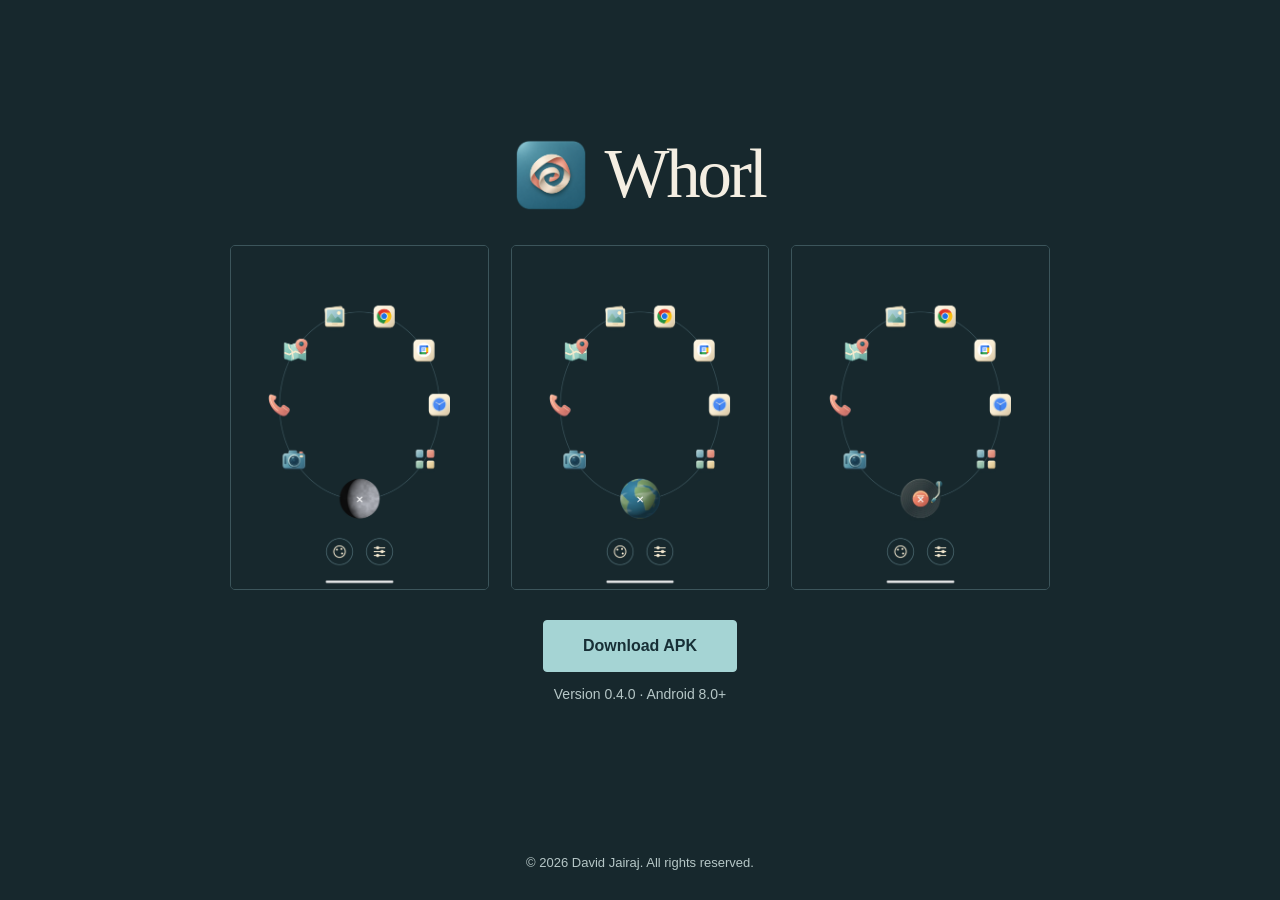
==== docs/index.html @ 1bf3de79 "Publish Whorl 0.4.0 download page" ====
<!doctype html>
<html lang="en">
<head>
  <meta charset="utf-8">
  <meta name="viewport" content="width=device-width, initial-scale=1">
  <meta name="robots" content="noindex, nofollow">
  <meta name="description" content="Whorl for Android. Download the testing build.">
  <meta name="theme-color" content="#17282d">
  <title>Whorl</title>
  <link rel="icon" href="./logo.png" type="image/png">
  <link rel="stylesheet" href="./style.css">
</head>
<body>
  <main class="page">
    <h1><img class="brand-icon" src="./logo.png" width="72" height="72" alt="">Whorl</h1>
    <div class="gallery" aria-label="App screenshots">
      <figure><a href="./assets/screen-1.png" aria-label="View first app screenshot"><img src="./assets/screen-1.png" width="1080" height="2400" alt="Whorl shortcut ring on Android."></a></figure>
      <figure><a href="./assets/screen-2.png" aria-label="View second app screenshot"><img src="./assets/screen-2.png" width="1080" height="2400" alt="Whorl with an alternative button style."></a></figure>
      <figure><a href="./assets/screen-3.png" aria-label="View third app screenshot"><img src="./assets/screen-3.png" width="1080" height="2400" alt="Whorl with another button style."></a></figure>
    </div>
    <div class="download">
      <a class="button" href="https://github.com/davidjairaj/whorl/releases/download/v0.4.0/whorl-0.4.0.apk" download>Download APK</a>
      <p class="metadata">Version 0.4.0 · Android 8.0+</p>
    </div>
  </main>
  <footer><span>© 2026 David Jairaj. All rights reserved.</span></footer>
</body>
</html>
---- docs/style.css ----
:root{color-scheme:dark;--paper:#17282d;--ink:#f4eee2;--muted:#b6c7c7;--line:#3c555b;--accent:#a5d4d4;font:100%/1.5 -apple-system,BlinkMacSystemFont,"Segoe UI",sans-serif}
*{box-sizing:border-box}
body{margin:0;min-height:100svh;display:flex;flex-direction:column;background:var(--paper);color:var(--ink)}
.page{width:min(100%,980px);margin:auto;padding:42px 32px 28px;text-align:center}
h1{display:flex;align-items:center;justify-content:center;gap:17px;margin:0 0 32px;font:400 clamp(2.8rem,6vw,4.3rem)/1.1 Georgia,"Times New Roman",serif;letter-spacing:-.045em}
.brand-icon{display:block;width:1.05em;height:1.05em;object-fit:contain}
.gallery{display:grid;grid-template-columns:repeat(3,minmax(0,1fr));gap:22px;max-width:820px;margin:0 auto}
figure{margin:0;aspect-ratio:3/4;overflow:hidden;border:1px solid var(--line);border-radius:5px;background:#20353b}
figure a{display:block;width:100%;height:100%}
figure a:focus-visible{outline:3px solid #f0c599;outline-offset:-4px}
figure img{display:block;width:100%;height:100%;object-fit:cover;object-position:bottom}
.download{margin-top:30px}
.button{appearance:none;display:inline-flex;align-items:center;justify-content:center;min-width:194px;min-height:52px;padding:13px 27px;border:1px solid var(--accent);border-radius:4px;background:var(--accent);color:#172f36;font:600 1rem/1.4 -apple-system,BlinkMacSystemFont,"Segoe UI",sans-serif;text-decoration:none;cursor:pointer}
.button:hover{background:#c2e6e4;border-color:#c2e6e4}
.button:focus-visible{outline:3px solid #f0c599;outline-offset:5px}
.metadata{margin:12px 0 0;font-size:.875rem;color:var(--muted)}
footer{display:flex;align-items:center;justify-content:center;flex-wrap:wrap;gap:8px 22px;text-align:center;padding:24px 24px 28px;color:var(--muted);font-size:.8125rem}
@media(max-width:600px){.page{padding:34px 20px 20px}.gallery{gap:10px}h1{margin-bottom:24px;gap:12px}figure{aspect-ratio:3/5}.download{margin-top:28px}footer{padding-bottom:24px}}
@media(max-width:380px){.gallery{grid-template-columns:repeat(2,minmax(0,1fr));gap:12px}.gallery figure:last-child{grid-column:1/-1;width:calc(50% - 6px);justify-self:center}figure{aspect-ratio:3/4}}
@media(prefers-reduced-motion:reduce){*{scroll-behavior:auto}}
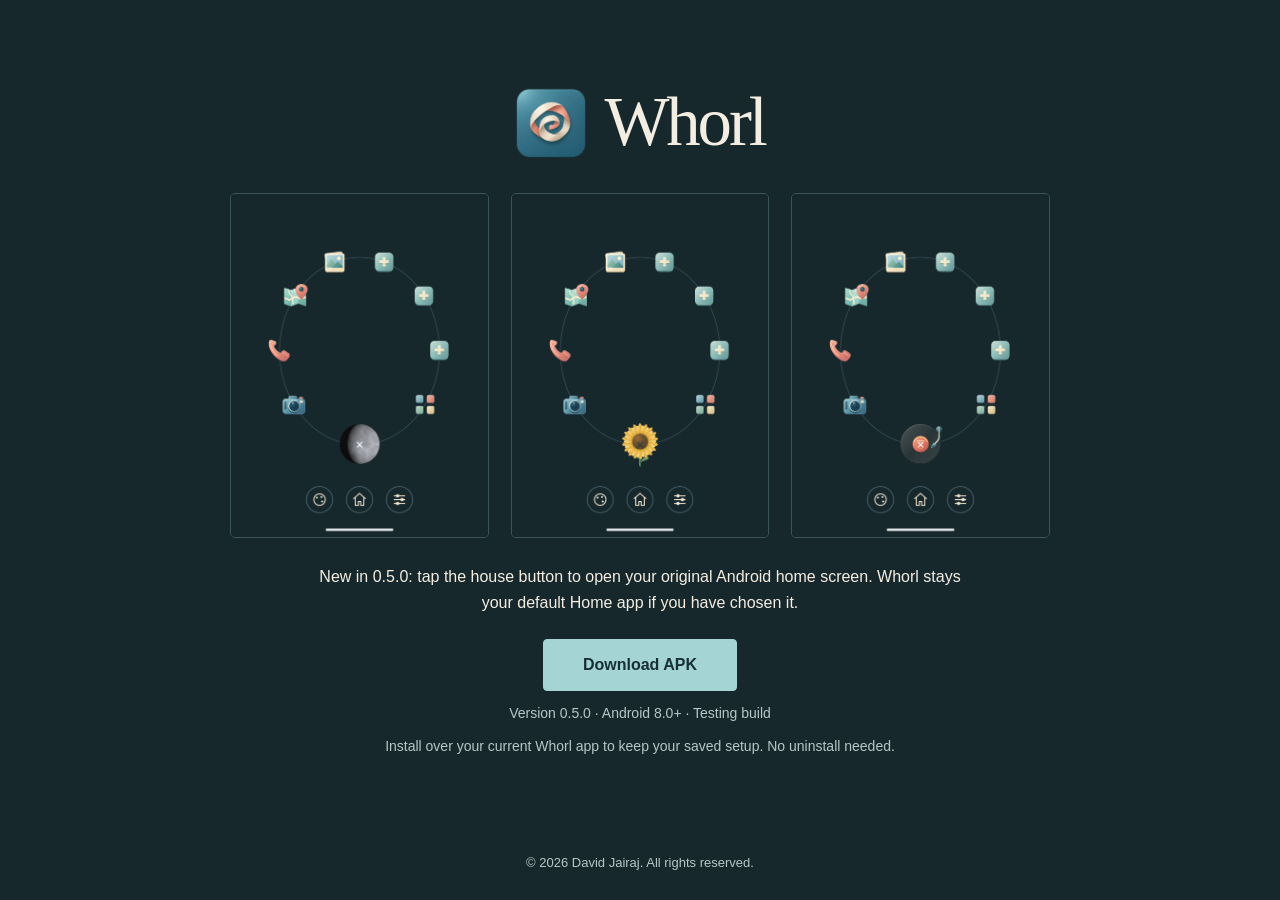
==== commit 9f8d87cf: "Publish Whorl 0.5.0 with Phone home button" ====
--- a/docs/index.html
+++ b/docs/index.html
@@ -8,19 +8,21 @@
   <meta name="theme-color" content="#17282d">
   <title>Whorl</title>
   <link rel="icon" href="./logo.png" type="image/png">
-  <link rel="stylesheet" href="./style.css">
+  <link rel="stylesheet" href="./style.css?v=0.5.0">
 </head>
 <body>
   <main class="page">
     <h1><img class="brand-icon" src="./logo.png" width="72" height="72" alt="">Whorl</h1>
     <div class="gallery" aria-label="App screenshots">
-      <figure><a href="./assets/screen-1.png" aria-label="View first app screenshot"><img src="./assets/screen-1.png" width="1080" height="2400" alt="Whorl shortcut ring on Android."></a></figure>
-      <figure><a href="./assets/screen-2.png" aria-label="View second app screenshot"><img src="./assets/screen-2.png" width="1080" height="2400" alt="Whorl with an alternative button style."></a></figure>
-      <figure><a href="./assets/screen-3.png" aria-label="View third app screenshot"><img src="./assets/screen-3.png" width="1080" height="2400" alt="Whorl with another button style."></a></figure>
+      <figure><a href="./assets/home-moon.png" aria-label="View first app screenshot"><img src="./assets/home-moon.png" width="1080" height="2400" alt="Whorl with the Moon button and the Phone home control."></a></figure>
+      <figure><a href="./assets/home-sunflower.png" aria-label="View second app screenshot"><img src="./assets/home-sunflower.png" width="1080" height="2400" alt="Whorl with the Sunflower button and the Phone home control."></a></figure>
+      <figure><a href="./assets/home-vinyl.png" aria-label="View third app screenshot"><img src="./assets/home-vinyl.png" width="1080" height="2400" alt="Whorl with the Vinyl button and the Phone home control."></a></figure>
     </div>
+    <p class="update-note">New in 0.5.0: tap the house button to open your original Android home screen. Whorl stays your default Home app if you have chosen it.</p>
     <div class="download">
-      <a class="button" href="https://github.com/davidjairaj/whorl/releases/download/v0.4.0/whorl-0.4.0.apk" download>Download APK</a>
-      <p class="metadata">Version 0.4.0 · Android 8.0+</p>
+      <a class="button" href="https://github.com/davidjairaj/whorl/releases/download/v0.5.0/whorl-0.5.0.apk" download>Download APK</a>
+      <p class="metadata">Version 0.5.0 · Android 8.0+ · Testing build</p>
+      <p class="install-note">Install over your current Whorl app to keep your saved setup. No uninstall needed.</p>
     </div>
   </main>
   <footer><span>© 2026 David Jairaj. All rights reserved.</span></footer>
--- a/docs/style.css
+++ b/docs/style.css
@@ -9,7 +9,9 @@
 figure a{display:block;width:100%;height:100%}
 figure a:focus-visible{outline:3px solid #f0c599;outline-offset:-4px}
 figure img{display:block;width:100%;height:100%;object-fit:cover;object-position:bottom}
-.download{margin-top:30px}
+.update-note{max-width:42rem;margin:26px auto 0;font-size:1rem;line-height:1.6}
+.install-note{max-width:32rem;margin:12px auto 0;font-size:.875rem;color:var(--muted)}
+.download{margin-top:24px}
 .button{appearance:none;display:inline-flex;align-items:center;justify-content:center;min-width:194px;min-height:52px;padding:13px 27px;border:1px solid var(--accent);border-radius:4px;background:var(--accent);color:#172f36;font:600 1rem/1.4 -apple-system,BlinkMacSystemFont,"Segoe UI",sans-serif;text-decoration:none;cursor:pointer}
 .button:hover{background:#c2e6e4;border-color:#c2e6e4}
 .button:focus-visible{outline:3px solid #f0c599;outline-offset:5px}
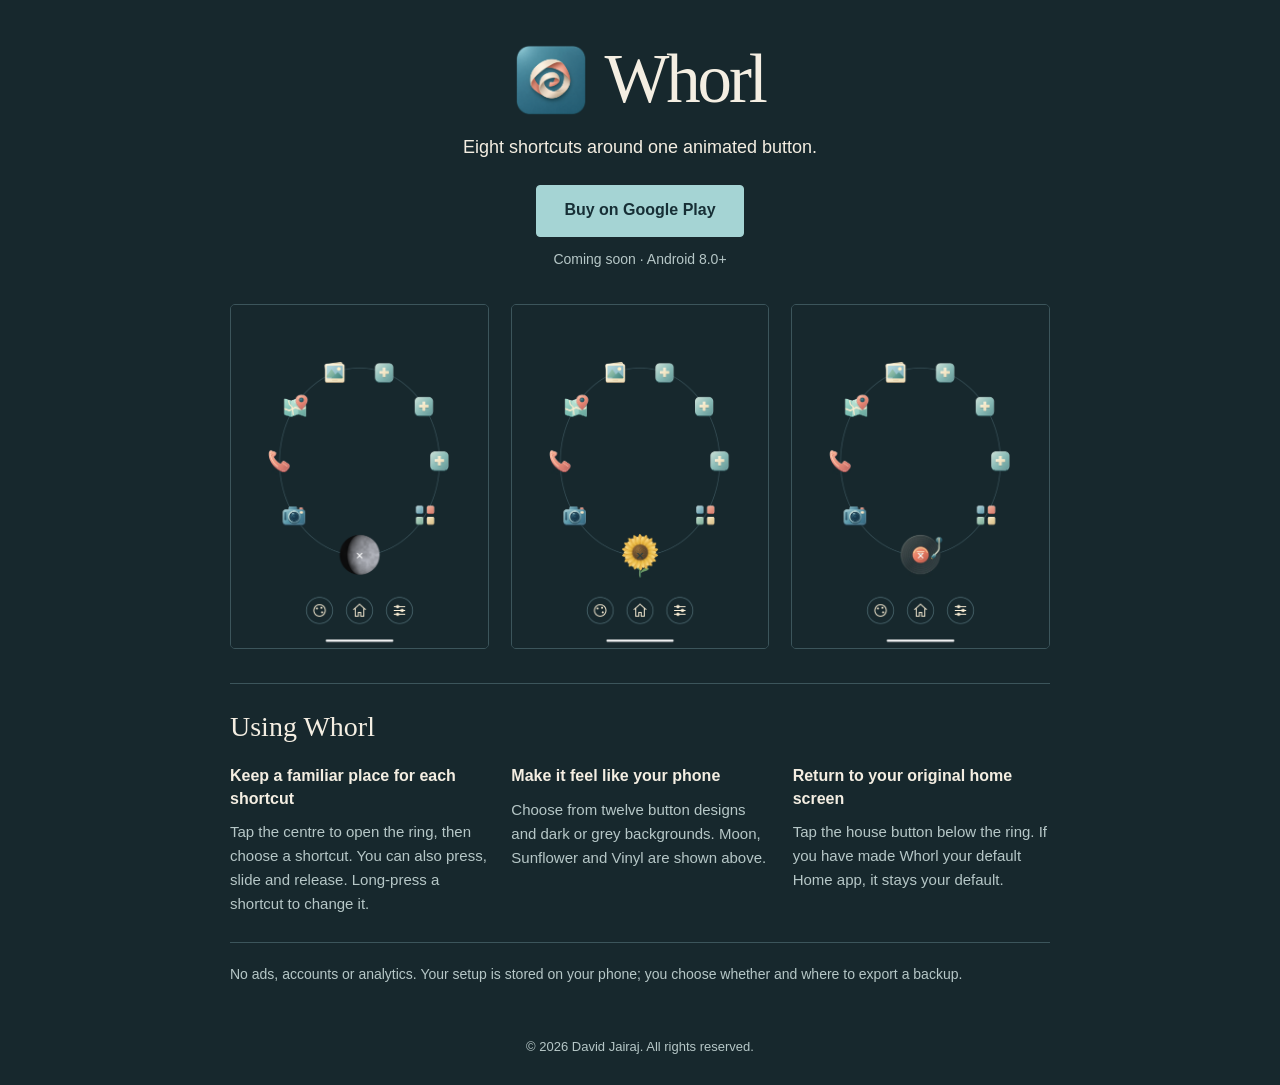
==== commit 7325f094: "Replace testing downloads with Google Play preview" ====
--- a/docs/index.html
+++ b/docs/index.html
@@ -4,26 +4,34 @@
   <meta charset="utf-8">
   <meta name="viewport" content="width=device-width, initial-scale=1">
   <meta name="robots" content="noindex, nofollow">
-  <meta name="description" content="Whorl for Android. Download the testing build.">
+  <meta name="description" content="Whorl for Android. Eight shortcuts around one animated button.">
   <meta name="theme-color" content="#17282d">
   <title>Whorl</title>
   <link rel="icon" href="./logo.png" type="image/png">
-  <link rel="stylesheet" href="./style.css?v=0.5.0">
+  <link rel="stylesheet" href="./style.css?v=0.5.0-store">
 </head>
 <body>
   <main class="page">
     <h1><img class="brand-icon" src="./logo.png" width="72" height="72" alt="">Whorl</h1>
+    <p class="intro">Eight shortcuts around one animated button.</p>
+    <div class="purchase">
+      <button class="button" type="button" disabled aria-describedby="store-status">Buy on Google Play</button>
+      <p class="metadata" id="store-status">Coming soon · Android 8.0+</p>
+    </div>
     <div class="gallery" aria-label="App screenshots">
       <figure><a href="./assets/home-moon.png" aria-label="View first app screenshot"><img src="./assets/home-moon.png" width="1080" height="2400" alt="Whorl with the Moon button and the Phone home control."></a></figure>
       <figure><a href="./assets/home-sunflower.png" aria-label="View second app screenshot"><img src="./assets/home-sunflower.png" width="1080" height="2400" alt="Whorl with the Sunflower button and the Phone home control."></a></figure>
       <figure><a href="./assets/home-vinyl.png" aria-label="View third app screenshot"><img src="./assets/home-vinyl.png" width="1080" height="2400" alt="Whorl with the Vinyl button and the Phone home control."></a></figure>
     </div>
-    <p class="update-note">New in 0.5.0: tap the house button to open your original Android home screen. Whorl stays your default Home app if you have chosen it.</p>
-    <div class="download">
-      <a class="button" href="https://github.com/davidjairaj/whorl/releases/download/v0.5.0/whorl-0.5.0.apk" download>Download APK</a>
-      <p class="metadata">Version 0.5.0 · Android 8.0+ · Testing build</p>
-      <p class="install-note">Install over your current Whorl app to keep your saved setup. No uninstall needed.</p>
-    </div>
+    <section class="notes" aria-labelledby="notes-title">
+      <h2 id="notes-title">Using Whorl</h2>
+      <dl>
+        <div><dt>Keep a familiar place for each shortcut</dt><dd>Tap the centre to open the ring, then choose a shortcut. You can also press, slide and release. Long-press a shortcut to change it.</dd></div>
+        <div><dt>Make it feel like your phone</dt><dd>Choose from twelve button designs and dark or grey backgrounds. Moon, Sunflower and Vinyl are shown above.</dd></div>
+        <div><dt>Return to your original home screen</dt><dd>Tap the house button below the ring. If you have made Whorl your default Home app, it stays your default.</dd></div>
+      </dl>
+      <p class="privacy-note">No ads, accounts or analytics. Your setup is stored on your phone; you choose whether and where to export a backup.</p>
+    </section>
   </main>
   <footer><span>© 2026 David Jairaj. All rights reserved.</span></footer>
 </body>
--- a/docs/style.css
+++ b/docs/style.css
@@ -2,21 +2,26 @@
 *{box-sizing:border-box}
 body{margin:0;min-height:100svh;display:flex;flex-direction:column;background:var(--paper);color:var(--ink)}
 .page{width:min(100%,980px);margin:auto;padding:42px 32px 28px;text-align:center}
-h1{display:flex;align-items:center;justify-content:center;gap:17px;margin:0 0 32px;font:400 clamp(2.8rem,6vw,4.3rem)/1.1 Georgia,"Times New Roman",serif;letter-spacing:-.045em}
+h1{display:flex;align-items:center;justify-content:center;gap:17px;margin:0 0 16px;font:400 clamp(2.8rem,6vw,4.3rem)/1.1 Georgia,"Times New Roman",serif;letter-spacing:-.045em}
 .brand-icon{display:block;width:1.05em;height:1.05em;object-fit:contain}
 .gallery{display:grid;grid-template-columns:repeat(3,minmax(0,1fr));gap:22px;max-width:820px;margin:0 auto}
 figure{margin:0;aspect-ratio:3/4;overflow:hidden;border:1px solid var(--line);border-radius:5px;background:#20353b}
 figure a{display:block;width:100%;height:100%}
 figure a:focus-visible{outline:3px solid #f0c599;outline-offset:-4px}
 figure img{display:block;width:100%;height:100%;object-fit:cover;object-position:bottom}
-.update-note{max-width:42rem;margin:26px auto 0;font-size:1rem;line-height:1.6}
-.install-note{max-width:32rem;margin:12px auto 0;font-size:.875rem;color:var(--muted)}
-.download{margin-top:24px}
-.button{appearance:none;display:inline-flex;align-items:center;justify-content:center;min-width:194px;min-height:52px;padding:13px 27px;border:1px solid var(--accent);border-radius:4px;background:var(--accent);color:#172f36;font:600 1rem/1.4 -apple-system,BlinkMacSystemFont,"Segoe UI",sans-serif;text-decoration:none;cursor:pointer}
-.button:hover{background:#c2e6e4;border-color:#c2e6e4}
+.intro{margin:0 auto;max-width:32rem;font-size:1.125rem}
+.purchase{margin:24px 0 34px}
+.notes{max-width:820px;margin:34px auto 0;border-top:1px solid var(--line);padding-top:26px;text-align:left}
+h2{margin:0 0 22px;font:400 1.75rem/1.2 Georgia,"Times New Roman",serif}
+dl{display:grid;grid-template-columns:repeat(3,minmax(0,1fr));gap:24px;margin:0}
+dt{font-weight:600;line-height:1.4}
+dd{margin:10px 0 0;color:var(--muted);font-size:.9375rem;line-height:1.6}
+.privacy-note{margin:26px 0 0;padding-top:20px;border-top:1px solid var(--line);color:var(--muted);font-size:.875rem;line-height:1.6}
+.button{appearance:none;display:inline-flex;align-items:center;justify-content:center;min-width:194px;min-height:52px;padding:13px 27px;border:1px solid var(--accent);border-radius:4px;background:var(--accent);color:#172f36;font:600 1rem/1.4 -apple-system,BlinkMacSystemFont,"Segoe UI",sans-serif;text-decoration:none;cursor:default}
+.button:disabled{opacity:1}
 .button:focus-visible{outline:3px solid #f0c599;outline-offset:5px}
 .metadata{margin:12px 0 0;font-size:.875rem;color:var(--muted)}
 footer{display:flex;align-items:center;justify-content:center;flex-wrap:wrap;gap:8px 22px;text-align:center;padding:24px 24px 28px;color:var(--muted);font-size:.8125rem}
-@media(max-width:600px){.page{padding:34px 20px 20px}.gallery{gap:10px}h1{margin-bottom:24px;gap:12px}figure{aspect-ratio:3/5}.download{margin-top:28px}footer{padding-bottom:24px}}
+@media(max-width:600px){.page{padding:34px 20px 20px}.gallery{gap:10px}h1{margin-bottom:24px;gap:12px}figure{aspect-ratio:3/5}dl{grid-template-columns:1fr;gap:22px}.purchase{margin:24px 0 28px}footer{padding-bottom:24px}}
 @media(max-width:380px){.gallery{grid-template-columns:repeat(2,minmax(0,1fr));gap:12px}.gallery figure:last-child{grid-column:1/-1;width:calc(50% - 6px);justify-self:center}figure{aspect-ratio:3/4}}
 @media(prefers-reduced-motion:reduce){*{scroll-behavior:auto}}
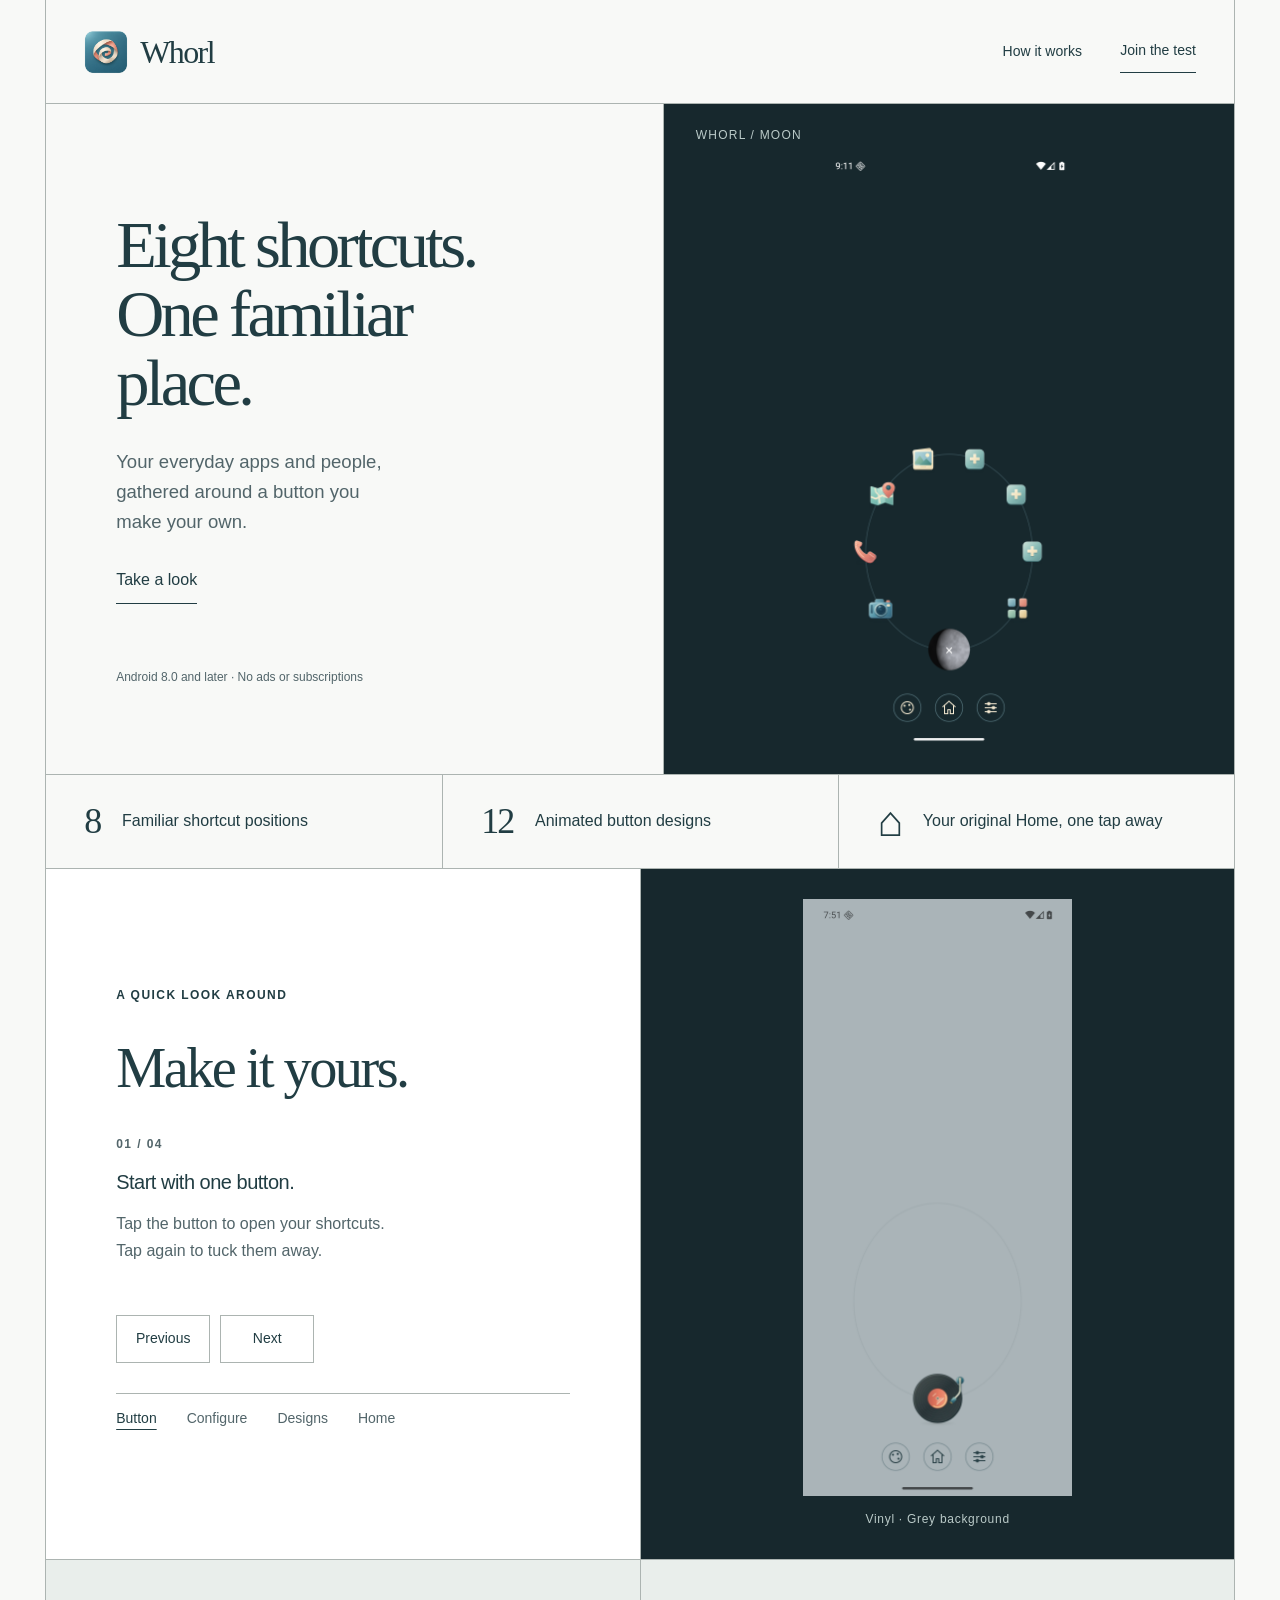
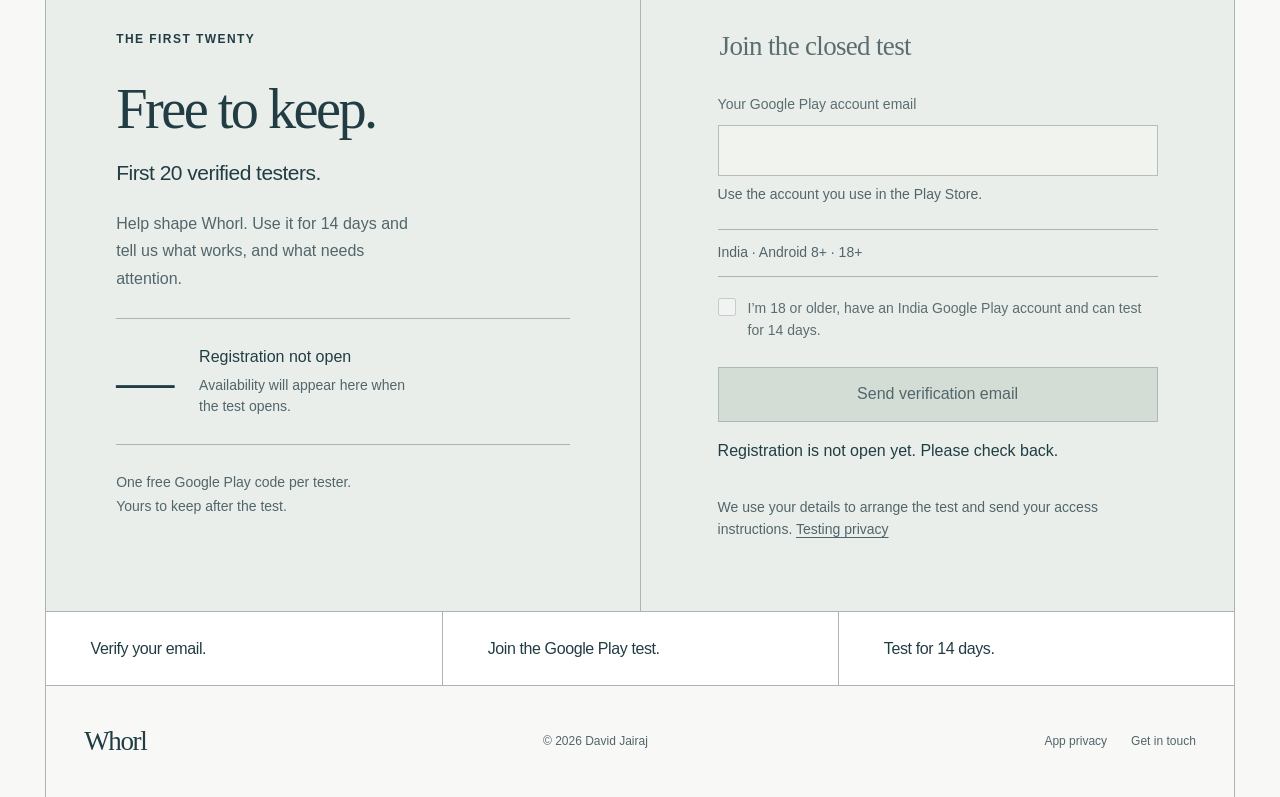
==== commit 4fb1c93d: "Redesign Whorl page and prepare closed-test signup" ====
--- a/docs/index.html
+++ b/docs/index.html
@@ -3,36 +3,104 @@
 <head>
   <meta charset="utf-8">
   <meta name="viewport" content="width=device-width, initial-scale=1">
-  <meta name="robots" content="noindex, nofollow">
-  <meta name="description" content="Whorl for Android. Eight shortcuts around one animated button.">
-  <meta name="theme-color" content="#17282d">
-  <title>Whorl</title>
+  <meta name="description" content="Whorl for Android. Eight shortcuts around one animated button. Join the first twenty testers for a free copy to keep.">
+  <meta name="theme-color" content="#f8f9f7">
+  <title>Whorl — A familiar place for everyday things</title>
   <link rel="icon" href="./logo.png" type="image/png">
-  <link rel="stylesheet" href="./style.css?v=0.5.0-store">
+  <link rel="stylesheet" href="./style.css?v=1">
+  <script src="./app.js?v=1" defer></script>
 </head>
-<body>
-  <main class="page">
-    <h1><img class="brand-icon" src="./logo.png" width="72" height="72" alt="">Whorl</h1>
-    <p class="intro">Eight shortcuts around one animated button.</p>
-    <div class="purchase">
-      <button class="button" type="button" disabled aria-describedby="store-status">Buy on Google Play</button>
-      <p class="metadata" id="store-status">Coming soon · Android 8.0+</p>
-    </div>
-    <div class="gallery" aria-label="App screenshots">
-      <figure><a href="./assets/home-moon.png" aria-label="View first app screenshot"><img src="./assets/home-moon.png" width="1080" height="2400" alt="Whorl with the Moon button and the Phone home control."></a></figure>
-      <figure><a href="./assets/home-sunflower.png" aria-label="View second app screenshot"><img src="./assets/home-sunflower.png" width="1080" height="2400" alt="Whorl with the Sunflower button and the Phone home control."></a></figure>
-      <figure><a href="./assets/home-vinyl.png" aria-label="View third app screenshot"><img src="./assets/home-vinyl.png" width="1080" height="2400" alt="Whorl with the Vinyl button and the Phone home control."></a></figure>
-    </div>
-    <section class="notes" aria-labelledby="notes-title">
-      <h2 id="notes-title">Using Whorl</h2>
-      <dl>
-        <div><dt>Keep a familiar place for each shortcut</dt><dd>Tap the centre to open the ring, then choose a shortcut. You can also press, slide and release. Long-press a shortcut to change it.</dd></div>
-        <div><dt>Make it feel like your phone</dt><dd>Choose from twelve button designs and dark or grey backgrounds. Moon, Sunflower and Vinyl are shown above.</dd></div>
-        <div><dt>Return to your original home screen</dt><dd>Tap the house button below the ring. If you have made Whorl your default Home app, it stays your default.</dd></div>
-      </dl>
-      <p class="privacy-note">No ads, accounts or analytics. Your setup is stored on your phone; you choose whether and where to export a backup.</p>
-    </section>
-  </main>
-  <footer><span>© 2026 David Jairaj. All rights reserved.</span></footer>
+<body class="robotics">
+  <a class="skip-link" href="#main">Skip to content</a>
+  <div class="page"><div class="shell">
+    <header class="page-header">
+      <a class="brand" href="./" aria-label="Whorl home"><img src="./logo.png" alt="" width="48" height="48"><span>Whorl</span></a>
+      <nav aria-label="Main navigation"><a href="#how-it-works">How it works</a><a href="#join">Join the test</a></nav>
+    </header>
+    <main id="main">
+      <section class="section split hero" aria-labelledby="hero-title">
+        <div class="copy hero-copy">
+          <h1 id="hero-title">Eight shortcuts.<br>One familiar place.</h1>
+          <p class="intro">Your everyday apps and people, gathered around a button you make your own.</p>
+          <a class="text-link" href="#how-it-works">Take a look</a>
+          <p class="small hero-note">Android 8.0 and later · No ads or subscriptions</p>
+        </div>
+        <div class="media hero-media">
+          <div class="media-label"><span>Whorl / Moon</span></div>
+          <img class="hero-screen" src="./assets/home-moon.png" alt="Whorl’s Moon button, eight shortcut positions and the house button below the ring." width="1080" height="2400" fetchpriority="high">
+        </div>
+      </section>
+      <section class="section facts" aria-label="Whorl at a glance">
+        <p><span class="fact-number">8</span><span>Familiar shortcut positions</span></p>
+        <p><span class="fact-number">12</span><span>Animated button designs</span></p>
+        <p><span class="fact-symbol" aria-hidden="true">⌂</span><span>Your original Home, one tap away</span></p>
+      </section>
+      <section class="section split walkthrough" id="how-it-works" aria-labelledby="walkthrough-title">
+        <div class="copy walkthrough-copy">
+          <p class="eyebrow">A quick look around</p>
+          <h2 id="walkthrough-title">Make it yours.</h2>
+          <div class="slide-copy" aria-live="polite" aria-atomic="true">
+            <p class="step-label" id="slide-position">01 / 04</p>
+            <h3 id="slide-title">Start with one button.</h3>
+            <p id="slide-description">Tap the button to open your shortcuts. Tap again to tuck them away.</p>
+          </div>
+          <div class="slide-controls" aria-label="Slideshow controls">
+            <button type="button" id="previous-slide" aria-label="Previous slide" disabled>Previous</button>
+            <button type="button" id="next-slide" aria-label="Next slide" disabled>Next</button>
+          </div>
+          <div class="slide-tabs" aria-label="Choose a slide">
+            <button type="button" data-slide="0" aria-pressed="true" disabled>Button</button>
+            <button type="button" data-slide="1" aria-pressed="false" disabled>Configure</button>
+            <button type="button" data-slide="2" aria-pressed="false" disabled>Designs</button>
+            <button type="button" data-slide="3" aria-pressed="false" disabled>Home</button>
+          </div>
+          <noscript><p class="small">The first screenshot is shown. Enable JavaScript to browse the walkthrough and check testing availability.</p></noscript>
+        </div>
+        <figure class="media walkthrough-media" aria-labelledby="slide-title">
+          <div class="screen-wrap"><img id="slide-image" src="./assets/tutorial/closed-vinyl.png" alt="Whorl with a Vinyl button, closed shortcut ring and grey background." width="1080" height="2400" loading="lazy"><span id="screen-callout" class="screen-callout" hidden aria-hidden="true"></span></div>
+          <figcaption id="slide-caption">Vinyl · Grey background</figcaption>
+        </figure>
+      </section>
+      <section class="section split signup" id="join" aria-labelledby="signup-title">
+        <div class="copy signup-copy">
+          <p class="eyebrow">The first twenty</p>
+          <h2 id="signup-title">Free to keep.</h2>
+          <p class="signup-intro">First 20 verified testers.</p>
+          <p>Help shape Whorl. Use it for 14 days and tell us what works, and what needs attention.</p>
+          <div class="availability" role="status" aria-live="polite" aria-atomic="true">
+            <strong id="remaining-count">—</strong>
+            <div><span id="availability-label">Checking availability</span><p id="availability-note">A place is confirmed after you verify your email.</p></div>
+          </div>
+          <p class="small">One free Google Play code per tester. Yours to keep after the test.</p>
+        </div>
+        <div class="signup-form-cell">
+          <form id="signup-form">
+            <fieldset id="signup-fields" disabled>
+              <legend>Join the closed test</legend>
+              <label for="signup-email">Your Google Play account email</label>
+              <input id="signup-email" name="email" type="email" autocomplete="email" inputmode="email" maxlength="254" required aria-describedby="email-help">
+              <p id="email-help" class="field-help">Use the account you use in the Play Store.</p>
+              <p class="eligibility">India · Android 8+ · 18+</p>
+              <label class="check-label" for="signup-adult"><input id="signup-adult" name="adult" type="checkbox" required><span>I’m 18 or older, have an India Google Play account and can test for 14 days.</span></label>
+              <div class="quiet-field" aria-hidden="true"><label for="signup-website">Leave this field empty</label><input id="signup-website" name="website" type="text" tabindex="-1" autocomplete="off"></div>
+              <button class="button" id="signup-submit" type="submit" disabled>Send verification email</button>
+            </fieldset>
+            <p class="form-message" id="signup-message" role="status" aria-live="polite">Registration is not open yet. Please check back.</p>
+            <p class="small privacy-note">We use your details to arrange the test and send your access instructions. <a href="./testing-privacy.html">Testing privacy</a></p>
+          </form>
+        </div>
+      </section>
+      <section class="section next-steps" aria-label="How to join the test">
+        <div><h3>Verify your email.</h3></div>
+        <div><h3>Join the Google Play test.</h3></div>
+        <div><h3>Test for 14 days.</h3></div>
+      </section>
+    </main>
+    <footer class="page-footer">
+      <a class="footer-brand" href="./">Whorl</a>
+      <p>© 2026 David Jairaj</p>
+      <div class="legal-links"><a href="./privacy.html">App privacy</a><a href="mailto:david.jairaj@gmail.com">Get in touch</a></div>
+    </footer>
+  </div></div>
 </body>
 </html>
--- a/docs/style.css
+++ b/docs/style.css
@@ -1,27 +1,42 @@
-:root{color-scheme:dark;--paper:#17282d;--ink:#f4eee2;--muted:#b6c7c7;--line:#3c555b;--accent:#a5d4d4;font:100%/1.5 -apple-system,BlinkMacSystemFont,"Segoe UI",sans-serif}
-*{box-sizing:border-box}
-body{margin:0;min-height:100svh;display:flex;flex-direction:column;background:var(--paper);color:var(--ink)}
-.page{width:min(100%,980px);margin:auto;padding:42px 32px 28px;text-align:center}
-h1{display:flex;align-items:center;justify-content:center;gap:17px;margin:0 0 16px;font:400 clamp(2.8rem,6vw,4.3rem)/1.1 Georgia,"Times New Roman",serif;letter-spacing:-.045em}
-.brand-icon{display:block;width:1.05em;height:1.05em;object-fit:contain}
-.gallery{display:grid;grid-template-columns:repeat(3,minmax(0,1fr));gap:22px;max-width:820px;margin:0 auto}
-figure{margin:0;aspect-ratio:3/4;overflow:hidden;border:1px solid var(--line);border-radius:5px;background:#20353b}
-figure a{display:block;width:100%;height:100%}
-figure a:focus-visible{outline:3px solid #f0c599;outline-offset:-4px}
-figure img{display:block;width:100%;height:100%;object-fit:cover;object-position:bottom}
-.intro{margin:0 auto;max-width:32rem;font-size:1.125rem}
-.purchase{margin:24px 0 34px}
-.notes{max-width:820px;margin:34px auto 0;border-top:1px solid var(--line);padding-top:26px;text-align:left}
-h2{margin:0 0 22px;font:400 1.75rem/1.2 Georgia,"Times New Roman",serif}
-dl{display:grid;grid-template-columns:repeat(3,minmax(0,1fr));gap:24px;margin:0}
-dt{font-weight:600;line-height:1.4}
-dd{margin:10px 0 0;color:var(--muted);font-size:.9375rem;line-height:1.6}
-.privacy-note{margin:26px 0 0;padding-top:20px;border-top:1px solid var(--line);color:var(--muted);font-size:.875rem;line-height:1.6}
-.button{appearance:none;display:inline-flex;align-items:center;justify-content:center;min-width:194px;min-height:52px;padding:13px 27px;border:1px solid var(--accent);border-radius:4px;background:var(--accent);color:#172f36;font:600 1rem/1.4 -apple-system,BlinkMacSystemFont,"Segoe UI",sans-serif;text-decoration:none;cursor:default}
-.button:disabled{opacity:1}
-.button:focus-visible{outline:3px solid #f0c599;outline-offset:5px}
-.metadata{margin:12px 0 0;font-size:.875rem;color:var(--muted)}
-footer{display:flex;align-items:center;justify-content:center;flex-wrap:wrap;gap:8px 22px;text-align:center;padding:24px 24px 28px;color:var(--muted);font-size:.8125rem}
-@media(max-width:600px){.page{padding:34px 20px 20px}.gallery{gap:10px}h1{margin-bottom:24px;gap:12px}figure{aspect-ratio:3/5}dl{grid-template-columns:1fr;gap:22px}.purchase{margin:24px 0 28px}footer{padding-bottom:24px}}
-@media(max-width:380px){.gallery{grid-template-columns:repeat(2,minmax(0,1fr));gap:12px}.gallery figure:last-child{grid-column:1/-1;width:calc(50% - 6px);justify-self:center}figure{aspect-ratio:3/4}}
-@media(prefers-reduced-motion:reduce){*{scroll-behavior:auto}}
+:root{color-scheme:light;--paper:#f7f5ef;--white:#fffefb;--ink:#213d43;--muted:#52656a;--line:#acb4b1;--sea:#17282d;--cream:#faeed5;--coral:#b85843;--gutter:clamp(16px,3.5vw,64px);font:100%/1.55 -apple-system,BlinkMacSystemFont,"Segoe UI",sans-serif}
+*{box-sizing:border-box}html{scroll-behavior:smooth;scroll-padding-top:24px}body{margin:0;background:var(--paper);color:var(--ink)}button,input,select{font:inherit}button,a,input,select{-webkit-tap-highlight-color:transparent}button{color:inherit}a{color:inherit;text-underline-offset:.2em}button{cursor:pointer}button:disabled{cursor:default}a:focus-visible,button:focus-visible,input:focus-visible,select:focus-visible{outline:3px solid var(--coral);outline-offset:5px}button:focus-visible{position:relative;z-index:2}.skip-link{position:absolute;top:8px;left:8px;z-index:10;background:var(--paper);padding:12px;transform:translateY(-160%)}.skip-link:focus{transform:none}.page{max-width:1680px;margin:auto}.shell{margin:0 var(--gutter);border-inline:1px solid var(--line)}.section{border-bottom:1px solid var(--line);position:relative;scroll-margin-top:24px}.page-header{display:flex;align-items:center;justify-content:space-between;gap:24px;min-height:104px;padding:20px clamp(22px,3vw,48px);border-bottom:1px solid var(--line)}.brand{display:inline-flex;align-items:center;gap:12px;text-decoration:none;font:400 32px/1 Georgia,"Times New Roman",serif;letter-spacing:-.05em}.brand img{display:block;width:44px;height:44px;object-fit:contain}.page-header nav{display:flex;align-items:center;gap:clamp(20px,3vw,48px);font-size:14px}.page-header nav a{text-decoration:none;padding:10px 0}.page-header nav a:last-child{border-bottom:1px solid var(--ink)}.page-header nav span{margin-left:16px}.split{display:grid;grid-template-columns:1fr 1fr}.split>:nth-child(2){border-left:1px solid var(--line)}.copy{min-width:0;padding:clamp(32px,5.5vw,88px);display:flex;flex-direction:column;align-items:flex-start;justify-content:center}.eyebrow,.step-label{font-size:11px;font-weight:600;letter-spacing:.12em;text-transform:uppercase}.eyebrow{margin:0 0 34px}.hero{grid-template-columns:1.08fr 1fr}.hero-copy{padding-top:64px;padding-bottom:45px}.hero h1{font:400 clamp(45px,5.2vw,80px)/1.04 Georgia,"Times New Roman",serif;letter-spacing:-.055em;margin:0 0 30px;max-width:11ch}.intro{font-size:clamp(17px,1.45vw,20px);line-height:1.6;max-width:28ch;margin:0 0 32px;color:var(--muted)}.text-link{display:inline-flex;justify-content:space-between;gap:56px;text-decoration:none;padding-bottom:10px;border-bottom:1px solid var(--ink);font-size:14px}.small{font-size:12px;line-height:1.6;color:var(--muted)}.hero-note{margin:64px 0 0}.hero-media{position:relative;display:flex;align-items:center;justify-content:center;flex-direction:column;background:var(--sea);color:var(--cream);min-width:0;padding:22px 32px}.media-label{display:flex;justify-content:space-between;width:100%;font-size:10px;letter-spacing:.1em;text-transform:uppercase;color:#bacac8}.hero-screen{width:clamp(220px,21vw,310px);max-width:100%;height:auto;display:block;margin:5px auto}.media-footnote{font-size:11px;color:#bacac8;margin:0 0 2px}.facts{display:grid;grid-template-columns:repeat(3,1fr)}.facts p{margin:0;padding:25px clamp(20px,3vw,48px);display:flex;align-items:center;gap:22px;line-height:1.4;font-size:12px}.facts p+p{border-left:1px solid var(--line)}.fact-number,.fact-symbol{font:400 36px/1 Georgia,"Times New Roman",serif;letter-spacing:-.06em}.fact-symbol{font:400 43px/1 sans-serif}.walkthrough{grid-template-columns:1fr 1fr;background:var(--white)}h2{font:400 clamp(40px,4.4vw,66px)/1.08 Georgia,"Times New Roman",serif;letter-spacing:-.045em;margin:0 0 36px}.slide-copy{min-height:156px;width:100%;max-width:33ch}.step-label{margin:0 0 15px;color:var(--muted)}h3{font-size:20px;font-weight:500;line-height:1.35;margin:0 0 14px;letter-spacing:-.025em}.slide-copy>p:last-child{font-size:15px;line-height:1.7;color:var(--muted);margin:0}.slide-controls{display:flex;margin:24px 0 30px;gap:10px}.slide-controls button{width:48px;min-height:48px;border:1px solid var(--line);background:transparent;font-size:22px}.slide-controls button:hover:not(:disabled){background:var(--paper)}.slide-tabs{display:flex;flex-wrap:wrap;gap:0;width:100%;border-top:1px solid var(--line)}.slide-tabs button{min-height:44px;padding:14px 12px 12px 0;margin-right:18px;text-align:left;border:0;background:transparent;font-size:11px;color:var(--muted)}.slide-tabs button[aria-pressed=true]{color:var(--ink);text-decoration:underline;text-underline-offset:6px}.walkthrough-media{margin:0;padding:30px;background:var(--sea);display:flex;flex-direction:column;align-items:center;justify-content:center;min-width:0}.walkthrough-media img{display:block;width:clamp(220px,21vw,285px);max-width:100%;height:auto;object-fit:contain}.walkthrough-media figcaption{color:#bacac8;font-size:10px;letter-spacing:.06em;margin-top:14px}.signup{background:#e9eeeb}.signup-copy{justify-content:flex-start}.signup-copy .eyebrow{margin-bottom:30px}.signup h2{margin-bottom:17px}.signup-intro{font-size:21px;margin:0 0 21px;letter-spacing:-.025em}.signup-copy>p:not(.eyebrow):not(.signup-intro){max-width:35ch;color:var(--muted);font-size:14px;line-height:1.7;margin:0}.signup-copy>p.small{font-size:12px!important}.availability{display:flex;gap:22px;align-items:center;width:100%;padding:26px 0;margin:26px 0;border-block:1px solid var(--line)}.availability strong{font:400 58px/1 Georgia,"Times New Roman",serif;min-width:1.05em;letter-spacing:-.06em}.availability span{font-size:14px}.availability p{margin:5px 0 0;font-size:11px;line-height:1.55;color:var(--muted);max-width:26ch}.signup-form-cell{padding:clamp(32px,5.5vw,88px);display:flex;align-items:center;min-width:0}form{width:100%;max-width:440px;margin:auto}fieldset{border:0;padding:0;margin:0;min-width:0}legend{font:400 27px/1.25 Georgia,"Times New Roman",serif;letter-spacing:-.025em;margin-bottom:30px}label{display:block;font-size:12px;margin:0 0 9px}input[type=email],select{display:block;width:100%;min-height:51px;border:1px solid #869894;border-radius:0;padding:12px;background:var(--white);color:var(--ink);font-size:16px}select{margin-bottom:22px}input:disabled,select:disabled{opacity:1;color:#5c6d70;background:#f1f3ee;border-color:#b3bfba}fieldset:disabled legend,fieldset:disabled label{color:#5c6d70}.field-help{font-size:11px;color:var(--muted);margin:8px 0 24px}.check-label{display:flex;align-items:flex-start;gap:12px;line-height:1.6;margin:25px 0}.check-label input{width:18px;height:18px;margin:1px 0 0;flex-shrink:0;accent-color:var(--ink)}.button{display:flex;align-items:center;justify-content:space-between;width:100%;min-height:54px;gap:16px;background:var(--ink);color:var(--cream);border:1px solid var(--ink);padding:14px 18px;text-align:left;font-size:13px;border-radius:0}.button:hover:not(:disabled){background:#30535a}.button:disabled{background:#d3ddd6;color:#52676a;border-color:#aabbb3}.form-message{font-size:12px;line-height:1.6;margin:16px 0 0;min-height:38px}.form-message[data-kind=error]{color:#8c3528}.privacy-note{margin:20px 0 0}.quiet-field{position:absolute;width:1px;height:1px;overflow:hidden;clip-path:inset(50%);white-space:nowrap}.next-steps{display:grid;grid-template-columns:repeat(3,1fr);background:var(--white)}.next-steps>div{padding:32px clamp(22px,3.5vw,56px)}.next-steps>div+div{border-left:1px solid var(--line)}.next-steps h3{font-size:17px;margin:17px 0 12px}.next-steps p{font-size:12px;line-height:1.7;color:var(--muted);margin:0;max-width:29ch}.page-footer{display:flex;align-items:center;justify-content:space-between;gap:24px;padding:34px clamp(22px,3vw,48px)}.footer-brand{font:400 27px Georgia,"Times New Roman",serif;letter-spacing:-.05em;text-decoration:none}.page-footer p,.legal-links{font-size:11px;color:var(--muted)}.legal-links{display:flex;gap:24px}.legal-links a{text-decoration:none}.legal-links a:hover{text-decoration:underline}
+@media(min-width:1440px){.hero-screen{width:310px}.hero-copy{padding-inline:80px}}
+@media(max-width:1023px){.copy,.signup-form-cell{padding:38px}.hero h1{font-size:54px}.hero-note{margin-top:40px}.facts p{gap:15px;padding:24px}.fact-number{font-size:30px}.hero-media,.walkthrough-media{padding:24px}.hero-screen,.walkthrough-media img{width:240px}.slide-tabs button{margin-right:12px}.page-header{min-height:90px}.next-steps>div{padding:28px 24px}}
+@media(max-width:700px){:root{--gutter:16px}.page-header{padding:17px 20px;min-height:82px;gap:16px}.brand{font-size:27px;gap:8px}.brand img{width:36px;height:36px}.page-header nav{font-size:11px;gap:19px}.page-header nav span{margin-left:8px}.page-header nav a:first-child{display:none}.split{grid-template-columns:1fr}.split>:nth-child(2){border-left:0;border-top:1px solid var(--line)}.copy,.signup-form-cell{padding:40px 26px}.hero-copy{padding-top:42px;padding-bottom:32px}.hero h1{font-size:clamp(43px,8.7vw,60px);max-width:13ch;margin-bottom:24px}.eyebrow{margin-bottom:27px;font-size:10px}.intro{font-size:17px;max-width:29ch;margin-bottom:26px}.hero-note{margin-top:34px;font-size:11px}.hero-media{padding:19px 25px}.hero-screen{width:230px}.media-footnote{margin-top:3px}.facts{grid-template-columns:1fr}.facts p{padding:18px 26px;font-size:12px}.facts p+p{border-left:0;border-top:1px solid var(--line)}.fact-number,.fact-symbol{min-width:41px;font-size:30px}.facts p:last-child{padding-block:16px}.fact-symbol{font-size:35px}.walkthrough-copy{padding-bottom:24px}h2{font-size:44px;margin-bottom:26px}.slide-copy{min-height:135px}.slide-controls{margin-top:21px;margin-bottom:24px}.slide-tabs button{padding-top:15px;padding-bottom:15px}.walkthrough-media{padding:21px}.walkthrough-media img{width:240px}.signup-copy{padding-bottom:32px}.signup-form-cell{padding-top:32px}.signup-intro{font-size:20px}.signup-copy>p:not(.eyebrow):not(.signup-intro){max-width:none}.availability{margin:24px 0;padding:24px 0}.availability strong{font-size:54px}.next-steps{grid-template-columns:1fr}.next-steps>div{padding:25px 26px}.next-steps>div+div{border-left:0;border-top:1px solid var(--line)}.next-steps p{max-width:35ch}.next-steps h3{margin-top:12px}.page-footer{padding:28px 26px;display:grid;grid-template-columns:1fr auto;gap:18px}.page-footer p{margin:0;font-size:10px}.legal-links{grid-column:1/-1;font-size:11px;gap:26px}}
+@media(max-width:360px){:root{--gutter:10px}.copy,.signup-form-cell{padding-inline:21px}.hero h1{font-size:42px}.page-header{padding-inline:17px}.page-header nav{font-size:10px}.hero-screen,.walkthrough-media img{width:215px}.page-footer{padding-inline:21px}.availability{gap:15px}}
+@media(prefers-reduced-motion:reduce){html{scroll-behavior:auto}*,*::before,*::after{animation:none!important;transition:none!important}}
+
+.screen-wrap{position:relative;width:clamp(220px,21vw,285px);max-width:100%}.walkthrough-media .screen-wrap img{width:100%;max-width:100%}.screen-callout{position:absolute;border:2px solid #edb6a2;width:23%;aspect-ratio:1;pointer-events:none;transform:translate(-50%,-50%);border-radius:50%;box-shadow:0 0 0 3px #17282d}.screen-callout[hidden]{display:none}.screen-callout[data-target=shortcut]{left:24%;top:77%}.screen-callout[data-target=home]{left:50%;top:93.5%;width:15%}.eligibility{font-size:11px;color:var(--muted);padding-block:12px;border-block:1px solid var(--line);margin:20px 0}.check-label{margin-top:20px}@media(max-width:1023px){.screen-wrap{width:240px}}@media(max-width:360px){.screen-wrap{width:215px}}
+
+:root{--paper:#f8f9f7;--white:#fff}
+.page-header nav,.page-header nav a{font-size:14px}
+.eyebrow,.step-label,.media-label,.walkthrough-media figcaption,.small,.hero-note,.page-footer p,.legal-links{font-size:12px}
+.facts p{font-size:16px}.text-link{font-size:16px}.slide-copy>p:last-child{font-size:16px}
+.slide-controls button{width:auto;min-width:94px;padding:10px 16px;font-size:14px}
+.slide-tabs button{font-size:14px;min-height:48px}
+.signup-copy>p:not(.eyebrow):not(.signup-intro){font-size:16px}.signup-copy>p.small{font-size:14px!important}
+.availability span{font-size:16px}.availability p{font-size:14px;max-width:28ch}
+label,.field-help,.eligibility,.check-label,.privacy-note{font-size:14px}
+.button,.form-message{font-size:16px}.button{justify-content:center}
+.next-steps h3{font-size:16px;margin:0}.next-steps>div{padding-block:26px}
+@media(max-width:700px){.facts p{font-size:16px}.page-header nav,.page-header nav a{font-size:14px}.hero-note{font-size:12px}.page-footer p,.legal-links{font-size:12px}.next-steps h3{margin:0}.page-footer{grid-template-columns:1fr}.legal-links{flex-wrap:wrap}.availability{align-items:flex-start}.availability strong{padding-top:3px}.availability p{max-width:none}}
+
+/* Keep the mobile walkthrough in one stable view, including its controls. */
+@media(max-width:700px){
+  .walkthrough{grid-template-columns:minmax(0,1fr);grid-template-areas:"title" "screen" "description" "controls";padding:20px 16px 18px;gap:12px;scroll-margin-top:0}
+  .walkthrough-copy{display:contents}
+  .walkthrough-copy>.eyebrow,.walkthrough-copy>.slide-tabs{display:none}
+  .walkthrough h2{grid-area:title;font-size:32px;line-height:1.1;margin:0}
+  .walkthrough-media{grid-area:screen;border:0!important;padding:10px;margin:0}
+  .walkthrough-media .screen-wrap{width:auto;height:clamp(130px,34svh,280px);aspect-ratio:1080/2400;max-width:100%}
+  .walkthrough-media .screen-wrap img{width:100%;height:100%;object-fit:contain}
+  .walkthrough-media figcaption{display:none}
+  .walkthrough .slide-copy{grid-area:description;min-height:152px;max-width:none}
+  .walkthrough .step-label{margin:0 0 6px;line-height:1.3}
+  .walkthrough h3{font-size:18px;line-height:1.3;margin:0 0 8px}
+  .walkthrough .slide-copy>p:last-child{font-size:16px;line-height:1.45}
+  .walkthrough .slide-controls{grid-area:controls;display:grid;grid-template-columns:1fr 1fr;margin:0;gap:12px}
+  .walkthrough .slide-controls button{min-height:48px;width:100%}
+}
+
+@media(min-width:701px) and (max-height:500px){.walkthrough-copy{padding:18px 24px}.walkthrough-copy>.eyebrow,.walkthrough-copy>.slide-tabs{display:none}.walkthrough h2{font-size:32px;margin-bottom:12px}.walkthrough .slide-copy{min-height:145px}.walkthrough .slide-controls{margin:12px 0 0}.walkthrough-media{padding:16px}.walkthrough-media .screen-wrap{width:auto;height:calc(100svh - 64px);aspect-ratio:1080/2400}.walkthrough-media .screen-wrap img{height:100%;width:100%;object-fit:contain}.walkthrough-media figcaption{display:none}}
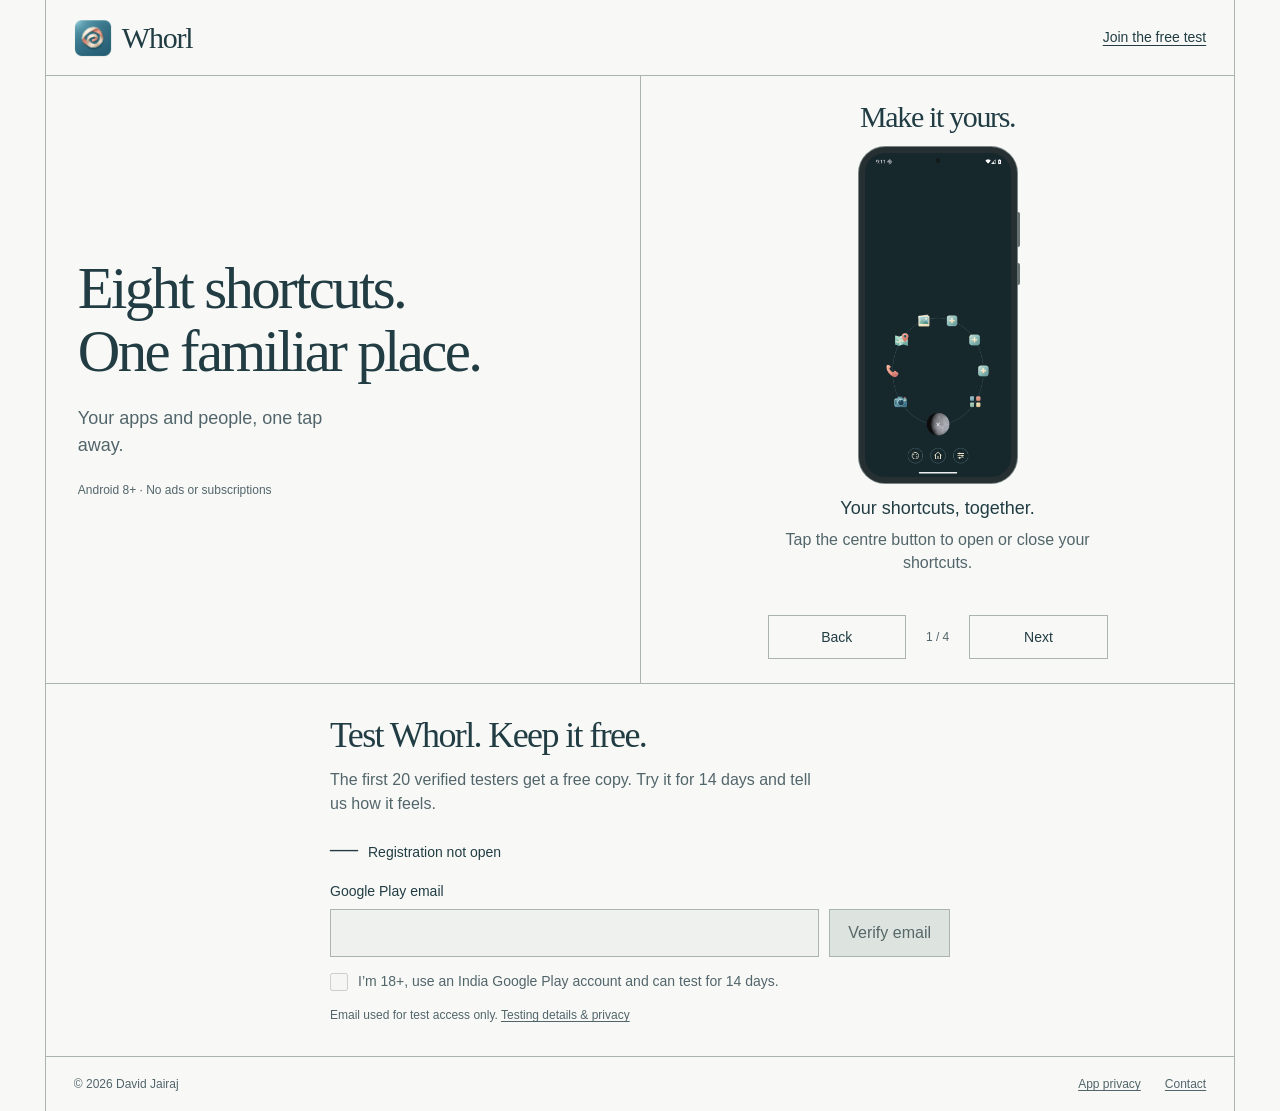
==== commit 6b496fca: "Simplify Whorl layout around the phone walkthrough" ====
--- a/docs/index.html
+++ b/docs/index.html
@@ -3,104 +3,69 @@
 <head>
   <meta charset="utf-8">
   <meta name="viewport" content="width=device-width, initial-scale=1">
-  <meta name="description" content="Whorl for Android. Eight shortcuts around one animated button. Join the first twenty testers for a free copy to keep.">
+  <meta name="description" content="Whorl for Android. Eight shortcuts around one button. The first twenty testers get a free copy to keep.">
   <meta name="theme-color" content="#f8f9f7">
-  <title>Whorl — A familiar place for everyday things</title>
+  <title>Whorl — Eight shortcuts. One familiar place.</title>
   <link rel="icon" href="./logo.png" type="image/png">
-  <link rel="stylesheet" href="./style.css?v=1">
-  <script src="./app.js?v=1" defer></script>
+  <link rel="stylesheet" href="./style.css?v=2">
+  <script src="./app.js?v=2" defer></script>
 </head>
-<body class="robotics">
+<body>
   <a class="skip-link" href="#main">Skip to content</a>
-  <div class="page"><div class="shell">
+  <div class="shell">
     <header class="page-header">
-      <a class="brand" href="./" aria-label="Whorl home"><img src="./logo.png" alt="" width="48" height="48"><span>Whorl</span></a>
-      <nav aria-label="Main navigation"><a href="#how-it-works">How it works</a><a href="#join">Join the test</a></nav>
+      <a class="brand" href="./" aria-label="Whorl home"><img src="./logo.png" alt="" width="40" height="40"><span>Whorl</span></a>
+      <a href="#join">Join the free test</a>
     </header>
     <main id="main">
-      <section class="section split hero" aria-labelledby="hero-title">
-        <div class="copy hero-copy">
+      <section class="hero" aria-labelledby="hero-title">
+        <div class="hero-copy">
           <h1 id="hero-title">Eight shortcuts.<br>One familiar place.</h1>
-          <p class="intro">Your everyday apps and people, gathered around a button you make your own.</p>
-          <a class="text-link" href="#how-it-works">Take a look</a>
-          <p class="small hero-note">Android 8.0 and later · No ads or subscriptions</p>
+          <p>Your apps and people, one tap away.</p>
+          <span class="small">Android 8+ · No ads or subscriptions</span>
         </div>
-        <div class="media hero-media">
-          <div class="media-label"><span>Whorl / Moon</span></div>
-          <img class="hero-screen" src="./assets/home-moon.png" alt="Whorl’s Moon button, eight shortcut positions and the house button below the ring." width="1080" height="2400" fetchpriority="high">
-        </div>
-      </section>
-      <section class="section facts" aria-label="Whorl at a glance">
-        <p><span class="fact-number">8</span><span>Familiar shortcut positions</span></p>
-        <p><span class="fact-number">12</span><span>Animated button designs</span></p>
-        <p><span class="fact-symbol" aria-hidden="true">⌂</span><span>Your original Home, one tap away</span></p>
-      </section>
-      <section class="section split walkthrough" id="how-it-works" aria-labelledby="walkthrough-title">
-        <div class="copy walkthrough-copy">
-          <p class="eyebrow">A quick look around</p>
+        <section class="walkthrough" id="how-it-works" aria-labelledby="walkthrough-title">
           <h2 id="walkthrough-title">Make it yours.</h2>
+          <figure class="phone" aria-labelledby="slide-title">
+            <div class="screen-wrap"><img id="slide-image" src="./assets/tutorial/open-moon.png" alt="Whorl’s Moon button with eight shortcuts arranged around it." width="1080" height="2400" fetchpriority="high"><span id="screen-callout" class="screen-callout" hidden aria-hidden="true"></span></div>
+          </figure>
           <div class="slide-copy" aria-live="polite" aria-atomic="true">
-            <p class="step-label" id="slide-position">01 / 04</p>
-            <h3 id="slide-title">Start with one button.</h3>
-            <p id="slide-description">Tap the button to open your shortcuts. Tap again to tuck them away.</p>
+            <h3 id="slide-title">Your shortcuts, together.</h3>
+            <p id="slide-description">Tap the centre button to open or close your shortcuts.</p>
           </div>
           <div class="slide-controls" aria-label="Slideshow controls">
-            <button type="button" id="previous-slide" aria-label="Previous slide" disabled>Previous</button>
+            <button type="button" id="previous-slide" aria-label="Previous slide" disabled>Back</button>
+            <span id="slide-position" aria-label="Slide">1 / 4</span>
             <button type="button" id="next-slide" aria-label="Next slide" disabled>Next</button>
           </div>
-          <div class="slide-tabs" aria-label="Choose a slide">
-            <button type="button" data-slide="0" aria-pressed="true" disabled>Button</button>
-            <button type="button" data-slide="1" aria-pressed="false" disabled>Configure</button>
-            <button type="button" data-slide="2" aria-pressed="false" disabled>Designs</button>
-            <button type="button" data-slide="3" aria-pressed="false" disabled>Home</button>
+          <noscript><p class="small">Enable JavaScript to view the walkthrough and testing availability.</p></noscript>
+        </section>
+      </section>
+      <section class="signup" id="join" aria-labelledby="signup-title">
+        <div class="signup-inner">
+          <h2 id="signup-title">Test Whorl. Keep it free.</h2>
+          <p class="signup-intro">The first 20 verified testers get a free copy. Try it for 14 days and tell us how it feels.</p>
+          <div class="availability" role="status" aria-live="polite" aria-atomic="true">
+            <strong id="remaining-count">—</strong><span id="availability-label">Registration not open</span><p id="availability-note" class="sr-only">Availability will appear when the test opens.</p>
           </div>
-          <noscript><p class="small">The first screenshot is shown. Enable JavaScript to browse the walkthrough and check testing availability.</p></noscript>
-        </div>
-        <figure class="media walkthrough-media" aria-labelledby="slide-title">
-          <div class="screen-wrap"><img id="slide-image" src="./assets/tutorial/closed-vinyl.png" alt="Whorl with a Vinyl button, closed shortcut ring and grey background." width="1080" height="2400" loading="lazy"><span id="screen-callout" class="screen-callout" hidden aria-hidden="true"></span></div>
-          <figcaption id="slide-caption">Vinyl · Grey background</figcaption>
-        </figure>
-      </section>
-      <section class="section split signup" id="join" aria-labelledby="signup-title">
-        <div class="copy signup-copy">
-          <p class="eyebrow">The first twenty</p>
-          <h2 id="signup-title">Free to keep.</h2>
-          <p class="signup-intro">First 20 verified testers.</p>
-          <p>Help shape Whorl. Use it for 14 days and tell us what works, and what needs attention.</p>
-          <div class="availability" role="status" aria-live="polite" aria-atomic="true">
-            <strong id="remaining-count">—</strong>
-            <div><span id="availability-label">Checking availability</span><p id="availability-note">A place is confirmed after you verify your email.</p></div>
-          </div>
-          <p class="small">One free Google Play code per tester. Yours to keep after the test.</p>
-        </div>
-        <div class="signup-form-cell">
           <form id="signup-form">
             <fieldset id="signup-fields" disabled>
-              <legend>Join the closed test</legend>
-              <label for="signup-email">Your Google Play account email</label>
-              <input id="signup-email" name="email" type="email" autocomplete="email" inputmode="email" maxlength="254" required aria-describedby="email-help">
-              <p id="email-help" class="field-help">Use the account you use in the Play Store.</p>
-              <p class="eligibility">India · Android 8+ · 18+</p>
-              <label class="check-label" for="signup-adult"><input id="signup-adult" name="adult" type="checkbox" required><span>I’m 18 or older, have an India Google Play account and can test for 14 days.</span></label>
+              <legend class="sr-only">Join the free test</legend>
+              <label for="signup-email">Google Play email</label>
+              <div class="email-row">
+                <input id="signup-email" name="email" type="email" autocomplete="email" inputmode="email" maxlength="254" required>
+                <button class="button" id="signup-submit" type="submit" disabled>Verify email</button>
+              </div>
+              <label class="check-label" for="signup-adult"><input id="signup-adult" name="adult" type="checkbox" required><span>I’m 18+, use an India Google Play account and can test for 14 days.</span></label>
               <div class="quiet-field" aria-hidden="true"><label for="signup-website">Leave this field empty</label><input id="signup-website" name="website" type="text" tabindex="-1" autocomplete="off"></div>
-              <button class="button" id="signup-submit" type="submit" disabled>Send verification email</button>
             </fieldset>
-            <p class="form-message" id="signup-message" role="status" aria-live="polite">Registration is not open yet. Please check back.</p>
-            <p class="small privacy-note">We use your details to arrange the test and send your access instructions. <a href="./testing-privacy.html">Testing privacy</a></p>
+            <p class="form-message sr-only" id="signup-message" role="status" aria-live="polite">Registration is not open yet.</p>
+            <p class="privacy-note">Email used for test access only. <a href="./testing-privacy.html">Testing details &amp; privacy</a></p>
           </form>
         </div>
       </section>
-      <section class="section next-steps" aria-label="How to join the test">
-        <div><h3>Verify your email.</h3></div>
-        <div><h3>Join the Google Play test.</h3></div>
-        <div><h3>Test for 14 days.</h3></div>
-      </section>
     </main>
-    <footer class="page-footer">
-      <a class="footer-brand" href="./">Whorl</a>
-      <p>© 2026 David Jairaj</p>
-      <div class="legal-links"><a href="./privacy.html">App privacy</a><a href="mailto:david.jairaj@gmail.com">Get in touch</a></div>
-    </footer>
-  </div></div>
+    <footer class="page-footer"><span>© 2026 David Jairaj</span><div><a href="./privacy.html">App privacy</a><a href="mailto:david.jairaj@gmail.com">Contact</a></div></footer>
+  </div>
 </body>
 </html>
--- a/docs/style.css
+++ b/docs/style.css
@@ -1,42 +1,9 @@
-:root{color-scheme:light;--paper:#f7f5ef;--white:#fffefb;--ink:#213d43;--muted:#52656a;--line:#acb4b1;--sea:#17282d;--cream:#faeed5;--coral:#b85843;--gutter:clamp(16px,3.5vw,64px);font:100%/1.55 -apple-system,BlinkMacSystemFont,"Segoe UI",sans-serif}
-*{box-sizing:border-box}html{scroll-behavior:smooth;scroll-padding-top:24px}body{margin:0;background:var(--paper);color:var(--ink)}button,input,select{font:inherit}button,a,input,select{-webkit-tap-highlight-color:transparent}button{color:inherit}a{color:inherit;text-underline-offset:.2em}button{cursor:pointer}button:disabled{cursor:default}a:focus-visible,button:focus-visible,input:focus-visible,select:focus-visible{outline:3px solid var(--coral);outline-offset:5px}button:focus-visible{position:relative;z-index:2}.skip-link{position:absolute;top:8px;left:8px;z-index:10;background:var(--paper);padding:12px;transform:translateY(-160%)}.skip-link:focus{transform:none}.page{max-width:1680px;margin:auto}.shell{margin:0 var(--gutter);border-inline:1px solid var(--line)}.section{border-bottom:1px solid var(--line);position:relative;scroll-margin-top:24px}.page-header{display:flex;align-items:center;justify-content:space-between;gap:24px;min-height:104px;padding:20px clamp(22px,3vw,48px);border-bottom:1px solid var(--line)}.brand{display:inline-flex;align-items:center;gap:12px;text-decoration:none;font:400 32px/1 Georgia,"Times New Roman",serif;letter-spacing:-.05em}.brand img{display:block;width:44px;height:44px;object-fit:contain}.page-header nav{display:flex;align-items:center;gap:clamp(20px,3vw,48px);font-size:14px}.page-header nav a{text-decoration:none;padding:10px 0}.page-header nav a:last-child{border-bottom:1px solid var(--ink)}.page-header nav span{margin-left:16px}.split{display:grid;grid-template-columns:1fr 1fr}.split>:nth-child(2){border-left:1px solid var(--line)}.copy{min-width:0;padding:clamp(32px,5.5vw,88px);display:flex;flex-direction:column;align-items:flex-start;justify-content:center}.eyebrow,.step-label{font-size:11px;font-weight:600;letter-spacing:.12em;text-transform:uppercase}.eyebrow{margin:0 0 34px}.hero{grid-template-columns:1.08fr 1fr}.hero-copy{padding-top:64px;padding-bottom:45px}.hero h1{font:400 clamp(45px,5.2vw,80px)/1.04 Georgia,"Times New Roman",serif;letter-spacing:-.055em;margin:0 0 30px;max-width:11ch}.intro{font-size:clamp(17px,1.45vw,20px);line-height:1.6;max-width:28ch;margin:0 0 32px;color:var(--muted)}.text-link{display:inline-flex;justify-content:space-between;gap:56px;text-decoration:none;padding-bottom:10px;border-bottom:1px solid var(--ink);font-size:14px}.small{font-size:12px;line-height:1.6;color:var(--muted)}.hero-note{margin:64px 0 0}.hero-media{position:relative;display:flex;align-items:center;justify-content:center;flex-direction:column;background:var(--sea);color:var(--cream);min-width:0;padding:22px 32px}.media-label{display:flex;justify-content:space-between;width:100%;font-size:10px;letter-spacing:.1em;text-transform:uppercase;color:#bacac8}.hero-screen{width:clamp(220px,21vw,310px);max-width:100%;height:auto;display:block;margin:5px auto}.media-footnote{font-size:11px;color:#bacac8;margin:0 0 2px}.facts{display:grid;grid-template-columns:repeat(3,1fr)}.facts p{margin:0;padding:25px clamp(20px,3vw,48px);display:flex;align-items:center;gap:22px;line-height:1.4;font-size:12px}.facts p+p{border-left:1px solid var(--line)}.fact-number,.fact-symbol{font:400 36px/1 Georgia,"Times New Roman",serif;letter-spacing:-.06em}.fact-symbol{font:400 43px/1 sans-serif}.walkthrough{grid-template-columns:1fr 1fr;background:var(--white)}h2{font:400 clamp(40px,4.4vw,66px)/1.08 Georgia,"Times New Roman",serif;letter-spacing:-.045em;margin:0 0 36px}.slide-copy{min-height:156px;width:100%;max-width:33ch}.step-label{margin:0 0 15px;color:var(--muted)}h3{font-size:20px;font-weight:500;line-height:1.35;margin:0 0 14px;letter-spacing:-.025em}.slide-copy>p:last-child{font-size:15px;line-height:1.7;color:var(--muted);margin:0}.slide-controls{display:flex;margin:24px 0 30px;gap:10px}.slide-controls button{width:48px;min-height:48px;border:1px solid var(--line);background:transparent;font-size:22px}.slide-controls button:hover:not(:disabled){background:var(--paper)}.slide-tabs{display:flex;flex-wrap:wrap;gap:0;width:100%;border-top:1px solid var(--line)}.slide-tabs button{min-height:44px;padding:14px 12px 12px 0;margin-right:18px;text-align:left;border:0;background:transparent;font-size:11px;color:var(--muted)}.slide-tabs button[aria-pressed=true]{color:var(--ink);text-decoration:underline;text-underline-offset:6px}.walkthrough-media{margin:0;padding:30px;background:var(--sea);display:flex;flex-direction:column;align-items:center;justify-content:center;min-width:0}.walkthrough-media img{display:block;width:clamp(220px,21vw,285px);max-width:100%;height:auto;object-fit:contain}.walkthrough-media figcaption{color:#bacac8;font-size:10px;letter-spacing:.06em;margin-top:14px}.signup{background:#e9eeeb}.signup-copy{justify-content:flex-start}.signup-copy .eyebrow{margin-bottom:30px}.signup h2{margin-bottom:17px}.signup-intro{font-size:21px;margin:0 0 21px;letter-spacing:-.025em}.signup-copy>p:not(.eyebrow):not(.signup-intro){max-width:35ch;color:var(--muted);font-size:14px;line-height:1.7;margin:0}.signup-copy>p.small{font-size:12px!important}.availability{display:flex;gap:22px;align-items:center;width:100%;padding:26px 0;margin:26px 0;border-block:1px solid var(--line)}.availability strong{font:400 58px/1 Georgia,"Times New Roman",serif;min-width:1.05em;letter-spacing:-.06em}.availability span{font-size:14px}.availability p{margin:5px 0 0;font-size:11px;line-height:1.55;color:var(--muted);max-width:26ch}.signup-form-cell{padding:clamp(32px,5.5vw,88px);display:flex;align-items:center;min-width:0}form{width:100%;max-width:440px;margin:auto}fieldset{border:0;padding:0;margin:0;min-width:0}legend{font:400 27px/1.25 Georgia,"Times New Roman",serif;letter-spacing:-.025em;margin-bottom:30px}label{display:block;font-size:12px;margin:0 0 9px}input[type=email],select{display:block;width:100%;min-height:51px;border:1px solid #869894;border-radius:0;padding:12px;background:var(--white);color:var(--ink);font-size:16px}select{margin-bottom:22px}input:disabled,select:disabled{opacity:1;color:#5c6d70;background:#f1f3ee;border-color:#b3bfba}fieldset:disabled legend,fieldset:disabled label{color:#5c6d70}.field-help{font-size:11px;color:var(--muted);margin:8px 0 24px}.check-label{display:flex;align-items:flex-start;gap:12px;line-height:1.6;margin:25px 0}.check-label input{width:18px;height:18px;margin:1px 0 0;flex-shrink:0;accent-color:var(--ink)}.button{display:flex;align-items:center;justify-content:space-between;width:100%;min-height:54px;gap:16px;background:var(--ink);color:var(--cream);border:1px solid var(--ink);padding:14px 18px;text-align:left;font-size:13px;border-radius:0}.button:hover:not(:disabled){background:#30535a}.button:disabled{background:#d3ddd6;color:#52676a;border-color:#aabbb3}.form-message{font-size:12px;line-height:1.6;margin:16px 0 0;min-height:38px}.form-message[data-kind=error]{color:#8c3528}.privacy-note{margin:20px 0 0}.quiet-field{position:absolute;width:1px;height:1px;overflow:hidden;clip-path:inset(50%);white-space:nowrap}.next-steps{display:grid;grid-template-columns:repeat(3,1fr);background:var(--white)}.next-steps>div{padding:32px clamp(22px,3.5vw,56px)}.next-steps>div+div{border-left:1px solid var(--line)}.next-steps h3{font-size:17px;margin:17px 0 12px}.next-steps p{font-size:12px;line-height:1.7;color:var(--muted);margin:0;max-width:29ch}.page-footer{display:flex;align-items:center;justify-content:space-between;gap:24px;padding:34px clamp(22px,3vw,48px)}.footer-brand{font:400 27px Georgia,"Times New Roman",serif;letter-spacing:-.05em;text-decoration:none}.page-footer p,.legal-links{font-size:11px;color:var(--muted)}.legal-links{display:flex;gap:24px}.legal-links a{text-decoration:none}.legal-links a:hover{text-decoration:underline}
-@media(min-width:1440px){.hero-screen{width:310px}.hero-copy{padding-inline:80px}}
-@media(max-width:1023px){.copy,.signup-form-cell{padding:38px}.hero h1{font-size:54px}.hero-note{margin-top:40px}.facts p{gap:15px;padding:24px}.fact-number{font-size:30px}.hero-media,.walkthrough-media{padding:24px}.hero-screen,.walkthrough-media img{width:240px}.slide-tabs button{margin-right:12px}.page-header{min-height:90px}.next-steps>div{padding:28px 24px}}
-@media(max-width:700px){:root{--gutter:16px}.page-header{padding:17px 20px;min-height:82px;gap:16px}.brand{font-size:27px;gap:8px}.brand img{width:36px;height:36px}.page-header nav{font-size:11px;gap:19px}.page-header nav span{margin-left:8px}.page-header nav a:first-child{display:none}.split{grid-template-columns:1fr}.split>:nth-child(2){border-left:0;border-top:1px solid var(--line)}.copy,.signup-form-cell{padding:40px 26px}.hero-copy{padding-top:42px;padding-bottom:32px}.hero h1{font-size:clamp(43px,8.7vw,60px);max-width:13ch;margin-bottom:24px}.eyebrow{margin-bottom:27px;font-size:10px}.intro{font-size:17px;max-width:29ch;margin-bottom:26px}.hero-note{margin-top:34px;font-size:11px}.hero-media{padding:19px 25px}.hero-screen{width:230px}.media-footnote{margin-top:3px}.facts{grid-template-columns:1fr}.facts p{padding:18px 26px;font-size:12px}.facts p+p{border-left:0;border-top:1px solid var(--line)}.fact-number,.fact-symbol{min-width:41px;font-size:30px}.facts p:last-child{padding-block:16px}.fact-symbol{font-size:35px}.walkthrough-copy{padding-bottom:24px}h2{font-size:44px;margin-bottom:26px}.slide-copy{min-height:135px}.slide-controls{margin-top:21px;margin-bottom:24px}.slide-tabs button{padding-top:15px;padding-bottom:15px}.walkthrough-media{padding:21px}.walkthrough-media img{width:240px}.signup-copy{padding-bottom:32px}.signup-form-cell{padding-top:32px}.signup-intro{font-size:20px}.signup-copy>p:not(.eyebrow):not(.signup-intro){max-width:none}.availability{margin:24px 0;padding:24px 0}.availability strong{font-size:54px}.next-steps{grid-template-columns:1fr}.next-steps>div{padding:25px 26px}.next-steps>div+div{border-left:0;border-top:1px solid var(--line)}.next-steps p{max-width:35ch}.next-steps h3{margin-top:12px}.page-footer{padding:28px 26px;display:grid;grid-template-columns:1fr auto;gap:18px}.page-footer p{margin:0;font-size:10px}.legal-links{grid-column:1/-1;font-size:11px;gap:26px}}
-@media(max-width:360px){:root{--gutter:10px}.copy,.signup-form-cell{padding-inline:21px}.hero h1{font-size:42px}.page-header{padding-inline:17px}.page-header nav{font-size:10px}.hero-screen,.walkthrough-media img{width:215px}.page-footer{padding-inline:21px}.availability{gap:15px}}
-@media(prefers-reduced-motion:reduce){html{scroll-behavior:auto}*,*::before,*::after{animation:none!important;transition:none!important}}
+:root{color-scheme:light;--paper:#f8f9f7;--ink:#213d43;--muted:#52656a;--line:#acb4b1;--accent:#b85843;font:100%/1.5 -apple-system,BlinkMacSystemFont,"Segoe UI",sans-serif}
+*{box-sizing:border-box}html{scroll-behavior:smooth;scroll-padding-top:12px}body{margin:0;background:var(--paper);color:var(--ink)}a{color:inherit;text-underline-offset:.2em}button,input{font:inherit}button{cursor:pointer;color:inherit}button:disabled{cursor:default}a:focus-visible,button:focus-visible,input:focus-visible{outline:3px solid var(--accent);outline-offset:4px}.sr-only,.quiet-field{position:absolute;width:1px;height:1px;padding:0;margin:-1px;overflow:hidden;clip-path:inset(50%);white-space:nowrap}.skip-link{position:absolute;top:8px;left:8px;z-index:10;padding:10px;background:var(--paper);transform:translateY(-160%)}.skip-link:focus{transform:none}.shell{max-width:1240px;margin:0 clamp(12px,3.5vw,48px);border-inline:1px solid var(--line)}.page-header{min-height:76px;padding:16px 28px;display:flex;align-items:center;justify-content:space-between;gap:20px;border-bottom:1px solid var(--line)}.brand{display:flex;align-items:center;gap:10px;text-decoration:none;font:30px/1 Georgia,serif;letter-spacing:-.04em}.brand img{width:38px;height:38px}.page-header>a:last-child{font-size:14px}.hero{display:grid;grid-template-columns:1fr 1fr;border-bottom:1px solid var(--line)}.hero-copy{padding:32px;align-self:center;min-width:0}h1,h2{font-family:Georgia,"Times New Roman",serif;font-weight:400;letter-spacing:-.045em}h1{font-size:clamp(42px,4.6vw,65px);line-height:1.06;margin:0 0 22px}.hero-copy>p{font-size:18px;color:var(--muted);margin:0 0 18px;max-width:26ch}.small{font-size:12px;color:var(--muted)}.walkthrough{border-left:1px solid var(--line);padding:24px;display:flex;flex-direction:column;align-items:center;gap:14px;min-width:0;scroll-margin-top:0}.walkthrough h2{font-size:30px;line-height:1.1;margin:0}.phone{position:relative;margin:0;border:6px solid #263033;border-radius:26px;background:#263033;box-shadow:0 0 0 1px #7c8585;width:158px;flex-shrink:0}.phone:before,.phone:after{content:"";position:absolute;right:-9px;width:3px;background:#657071;border-radius:0 2px 2px 0}.phone:before{top:59px;height:35px}.phone:after{top:110px;height:22px}.screen-wrap{position:relative;width:100%;aspect-ratio:1080/2400;border-radius:20px;overflow:hidden}.screen-wrap img{display:block;width:100%;height:100%;object-fit:contain}.screen-callout{position:absolute;border:2px solid #edb6a2;width:23%;aspect-ratio:1;pointer-events:none;transform:translate(-50%,-50%);border-radius:50%;box-shadow:0 0 0 2px #17282d}.screen-callout[hidden]{display:none}.screen-callout[data-target=shortcut]{left:24%;top:77%}.screen-callout[data-target=home]{left:50%;top:93.5%;width:15%}.slide-copy{width:100%;max-width:340px;min-height:104px;text-align:center}h3{font-size:18px;line-height:1.3;font-weight:500;margin:0 0 7px}.slide-copy p{font-size:16px;line-height:1.45;color:var(--muted);margin:0}.slide-controls{width:100%;max-width:340px;display:grid;grid-template-columns:1fr auto 1fr;align-items:center;gap:20px}.slide-controls button{min-height:44px;padding:8px 16px;background:transparent;border:1px solid var(--line);font-size:14px}.slide-controls button:hover:not(:disabled){background:#e8eeeb}.slide-controls span{font-size:12px;color:var(--muted);font-variant-numeric:tabular-nums}.signup{padding:32px 24px;border-bottom:1px solid var(--line)}.signup-inner{max-width:620px;margin:auto}.signup h2{font-size:36px;line-height:1.1;margin:0 0 12px}.signup-intro{font-size:16px;color:var(--muted);margin:0 0 18px;max-width:56ch}.availability{display:flex;align-items:baseline;gap:10px;margin-bottom:18px;font-size:14px}.availability strong{font:28px/1 Georgia,serif}.signup form,fieldset{margin:0;padding:0;border:0;min-width:0}label{display:block;font-size:14px;margin-bottom:7px}.email-row{display:flex;gap:10px}input[type=email]{width:100%;min-width:0;min-height:48px;padding:10px 12px;border:1px solid #869894;background:white;color:var(--ink);border-radius:0;font-size:16px}.button{min-height:48px;white-space:nowrap;padding:10px 18px;background:var(--ink);border:1px solid var(--ink);color:var(--paper);font-size:16px}.button:disabled{background:#dde3df;color:#566768;border-color:#acb4b1}input:disabled{background:#eef1ed;border-color:#acb4b1;opacity:1}.check-label{display:flex;gap:10px;align-items:flex-start;margin:14px 0 0;color:var(--muted)}.check-label input{width:18px;height:18px;margin:2px 0 0;flex-shrink:0;accent-color:var(--ink)}.privacy-note{font-size:12px;margin:14px 0 0;color:var(--muted)}.form-message:not(.sr-only){font-size:14px;margin:14px 0 0}.form-message[data-kind=error]{color:#8c3528}.page-footer{display:flex;justify-content:space-between;gap:16px;padding:18px 28px;font-size:12px;color:var(--muted)}.page-footer>div{display:flex;gap:24px}
+@media(min-width:1340px){.shell{margin-inline:auto}}
+@media(max-width:760px){.hero{grid-template-columns:1fr}.hero-copy{padding:28px 22px}.hero-copy h1{font-size:clamp(40px,8vw,58px);max-width:15ch;margin-bottom:14px}.hero-copy>p{font-size:16px;max-width:none;margin-bottom:12px}.walkthrough{border-left:0;border-top:1px solid var(--line);padding:16px;gap:12px}.walkthrough h2{font-size:27px}.phone{width:calc(clamp(150px,38svh,300px) * .45 + 12px);border-radius:21px}.screen-wrap{border-radius:15px}.slide-copy{min-height:112px;max-width:340px}.slide-controls{gap:16px}.signup{padding:26px 20px}.signup h2{font-size:31px}.page-header{min-height:68px;padding:14px 18px}.brand{font-size:27px}.brand img{width:34px;height:34px}.page-footer{padding:16px 18px;flex-wrap:wrap}.page-footer>div{gap:18px}}
+@media(max-width:360px){.shell{margin-inline:10px}.hero-copy{padding-inline:18px}.hero-copy h1{font-size:40px}.page-header{padding-inline:14px;gap:12px}.page-header>a:last-child{font-size:13px}.signup{padding-inline:16px}.email-row{flex-direction:column}.slide-copy{min-height:116px}}
+@media(min-width:761px) and (max-height:580px){.phone{width:140px}.walkthrough{padding:16px;gap:10px}.slide-copy{min-height:100px}.hero-copy{padding:24px}}
+@media(prefers-reduced-motion:reduce){html{scroll-behavior:auto}}
 
-.screen-wrap{position:relative;width:clamp(220px,21vw,285px);max-width:100%}.walkthrough-media .screen-wrap img{width:100%;max-width:100%}.screen-callout{position:absolute;border:2px solid #edb6a2;width:23%;aspect-ratio:1;pointer-events:none;transform:translate(-50%,-50%);border-radius:50%;box-shadow:0 0 0 3px #17282d}.screen-callout[hidden]{display:none}.screen-callout[data-target=shortcut]{left:24%;top:77%}.screen-callout[data-target=home]{left:50%;top:93.5%;width:15%}.eligibility{font-size:11px;color:var(--muted);padding-block:12px;border-block:1px solid var(--line);margin:20px 0}.check-label{margin-top:20px}@media(max-width:1023px){.screen-wrap{width:240px}}@media(max-width:360px){.screen-wrap{width:215px}}
-
-:root{--paper:#f8f9f7;--white:#fff}
-.page-header nav,.page-header nav a{font-size:14px}
-.eyebrow,.step-label,.media-label,.walkthrough-media figcaption,.small,.hero-note,.page-footer p,.legal-links{font-size:12px}
-.facts p{font-size:16px}.text-link{font-size:16px}.slide-copy>p:last-child{font-size:16px}
-.slide-controls button{width:auto;min-width:94px;padding:10px 16px;font-size:14px}
-.slide-tabs button{font-size:14px;min-height:48px}
-.signup-copy>p:not(.eyebrow):not(.signup-intro){font-size:16px}.signup-copy>p.small{font-size:14px!important}
-.availability span{font-size:16px}.availability p{font-size:14px;max-width:28ch}
-label,.field-help,.eligibility,.check-label,.privacy-note{font-size:14px}
-.button,.form-message{font-size:16px}.button{justify-content:center}
-.next-steps h3{font-size:16px;margin:0}.next-steps>div{padding-block:26px}
-@media(max-width:700px){.facts p{font-size:16px}.page-header nav,.page-header nav a{font-size:14px}.hero-note{font-size:12px}.page-footer p,.legal-links{font-size:12px}.next-steps h3{margin:0}.page-footer{grid-template-columns:1fr}.legal-links{flex-wrap:wrap}.availability{align-items:flex-start}.availability strong{padding-top:3px}.availability p{max-width:none}}
-
-/* Keep the mobile walkthrough in one stable view, including its controls. */
-@media(max-width:700px){
-  .walkthrough{grid-template-columns:minmax(0,1fr);grid-template-areas:"title" "screen" "description" "controls";padding:20px 16px 18px;gap:12px;scroll-margin-top:0}
-  .walkthrough-copy{display:contents}
-  .walkthrough-copy>.eyebrow,.walkthrough-copy>.slide-tabs{display:none}
-  .walkthrough h2{grid-area:title;font-size:32px;line-height:1.1;margin:0}
-  .walkthrough-media{grid-area:screen;border:0!important;padding:10px;margin:0}
-  .walkthrough-media .screen-wrap{width:auto;height:clamp(130px,34svh,280px);aspect-ratio:1080/2400;max-width:100%}
-  .walkthrough-media .screen-wrap img{width:100%;height:100%;object-fit:contain}
-  .walkthrough-media figcaption{display:none}
-  .walkthrough .slide-copy{grid-area:description;min-height:152px;max-width:none}
-  .walkthrough .step-label{margin:0 0 6px;line-height:1.3}
-  .walkthrough h3{font-size:18px;line-height:1.3;margin:0 0 8px}
-  .walkthrough .slide-copy>p:last-child{font-size:16px;line-height:1.45}
-  .walkthrough .slide-controls{grid-area:controls;display:grid;grid-template-columns:1fr 1fr;margin:0;gap:12px}
-  .walkthrough .slide-controls button{min-height:48px;width:100%}
-}
-
-@media(min-width:701px) and (max-height:500px){.walkthrough-copy{padding:18px 24px}.walkthrough-copy>.eyebrow,.walkthrough-copy>.slide-tabs{display:none}.walkthrough h2{font-size:32px;margin-bottom:12px}.walkthrough .slide-copy{min-height:145px}.walkthrough .slide-controls{margin:12px 0 0}.walkthrough-media{padding:16px}.walkthrough-media .screen-wrap{width:auto;height:calc(100svh - 64px);aspect-ratio:1080/2400}.walkthrough-media .screen-wrap img{height:100%;width:100%;object-fit:contain}.walkthrough-media figcaption{display:none}}
+.screen-wrap:before{content:"";position:absolute;z-index:1;top:5px;left:50%;transform:translateX(-50%);width:5px;height:5px;border-radius:50%;background:#141b1d}
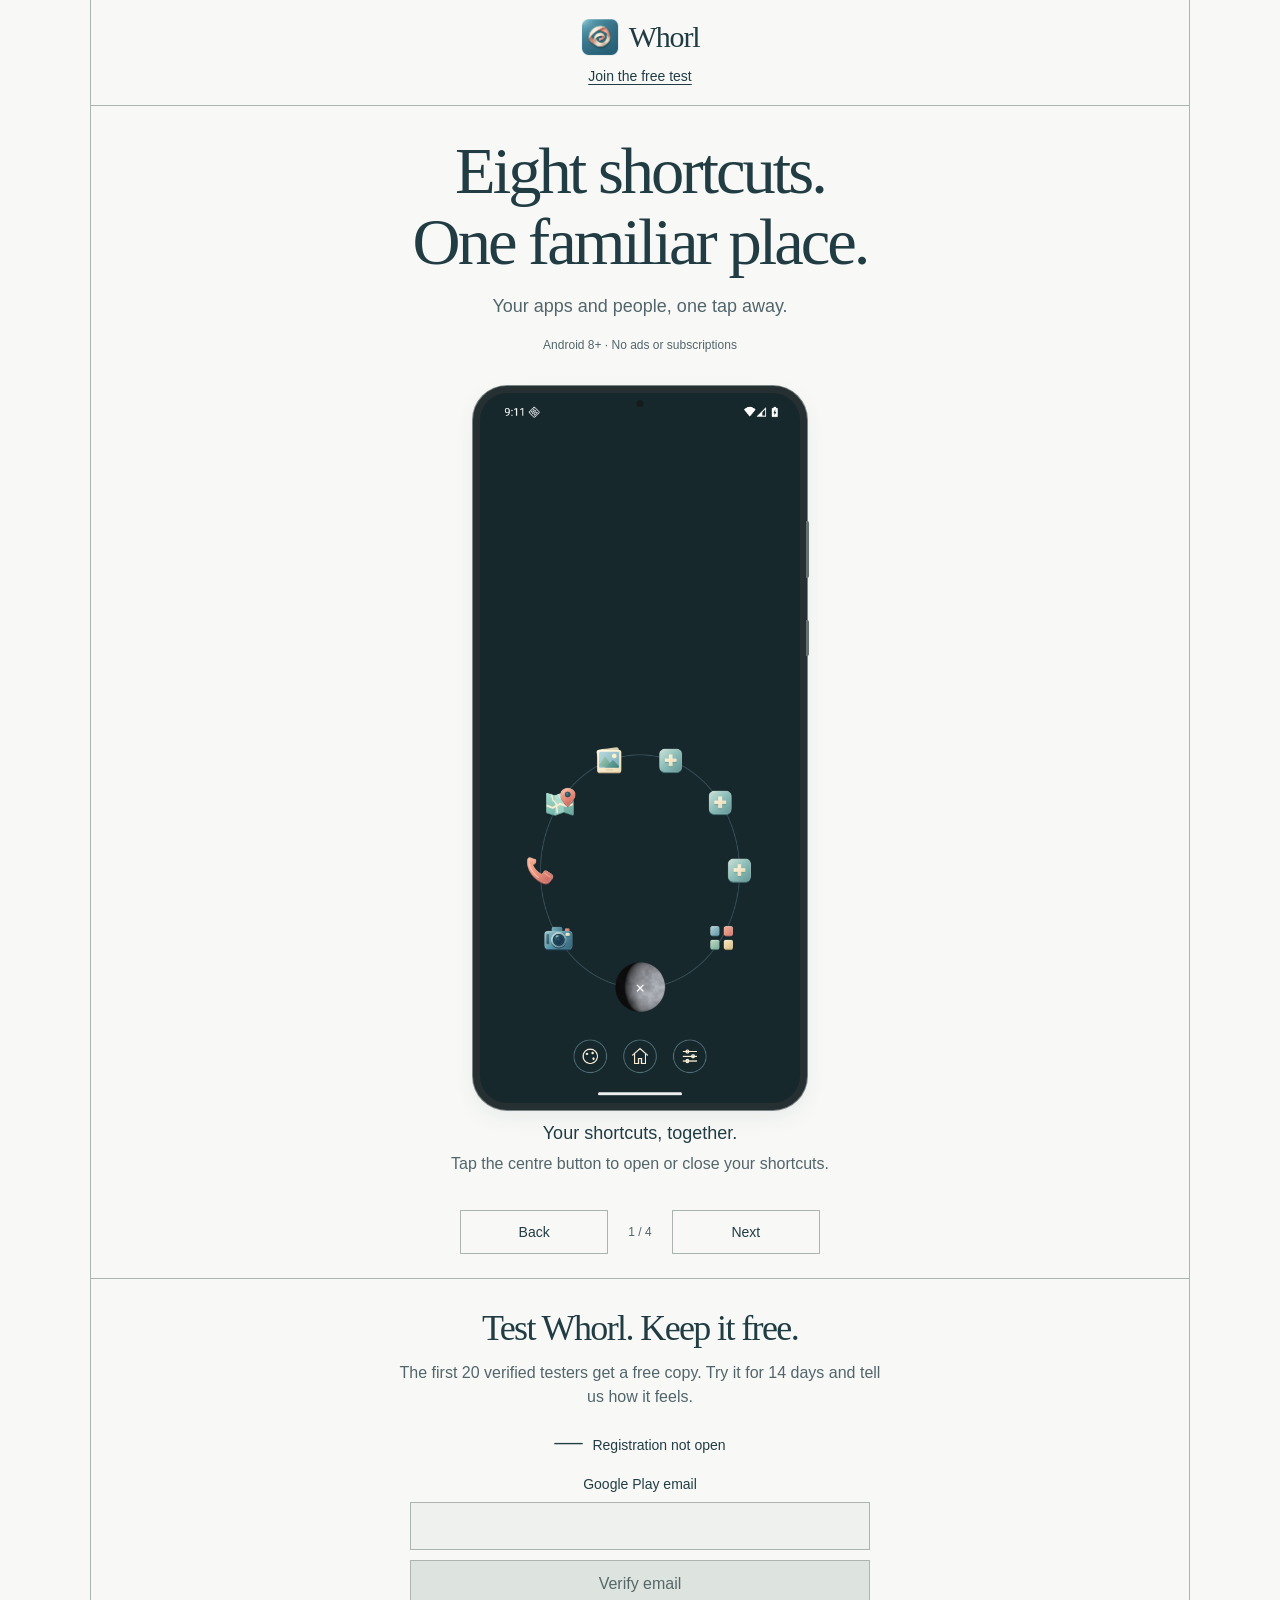
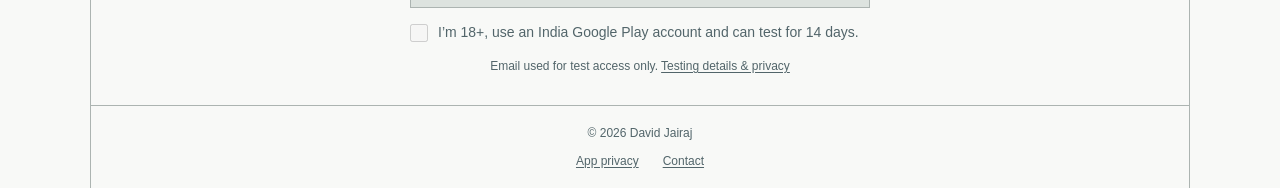
==== commit 74e647c0: "Center Whorl in one column and enlarge the phone walkthrough" ====
--- a/docs/index.html
+++ b/docs/index.html
@@ -7,8 +7,8 @@
   <meta name="theme-color" content="#f8f9f7">
   <title>Whorl — Eight shortcuts. One familiar place.</title>
   <link rel="icon" href="./logo.png" type="image/png">
-  <link rel="stylesheet" href="./style.css?v=2">
-  <script src="./app.js?v=2" defer></script>
+  <link rel="stylesheet" href="./style.css?v=3">
+  <script src="./app.js?v=3" defer></script>
 </head>
 <body>
   <a class="skip-link" href="#main">Skip to content</a>
@@ -25,7 +25,7 @@
           <span class="small">Android 8+ · No ads or subscriptions</span>
         </div>
         <section class="walkthrough" id="how-it-works" aria-labelledby="walkthrough-title">
-          <h2 id="walkthrough-title">Make it yours.</h2>
+          <h2 id="walkthrough-title" class="sr-only">Make it yours.</h2>
           <figure class="phone" aria-labelledby="slide-title">
             <div class="screen-wrap"><img id="slide-image" src="./assets/tutorial/open-moon.png" alt="Whorl’s Moon button with eight shortcuts arranged around it." width="1080" height="2400" fetchpriority="high"><span id="screen-callout" class="screen-callout" hidden aria-hidden="true"></span></div>
           </figure>
--- a/docs/style.css
+++ b/docs/style.css
@@ -1,9 +1,46 @@
 :root{color-scheme:light;--paper:#f8f9f7;--ink:#213d43;--muted:#52656a;--line:#acb4b1;--accent:#b85843;font:100%/1.5 -apple-system,BlinkMacSystemFont,"Segoe UI",sans-serif}
-*{box-sizing:border-box}html{scroll-behavior:smooth;scroll-padding-top:12px}body{margin:0;background:var(--paper);color:var(--ink)}a{color:inherit;text-underline-offset:.2em}button,input{font:inherit}button{cursor:pointer;color:inherit}button:disabled{cursor:default}a:focus-visible,button:focus-visible,input:focus-visible{outline:3px solid var(--accent);outline-offset:4px}.sr-only,.quiet-field{position:absolute;width:1px;height:1px;padding:0;margin:-1px;overflow:hidden;clip-path:inset(50%);white-space:nowrap}.skip-link{position:absolute;top:8px;left:8px;z-index:10;padding:10px;background:var(--paper);transform:translateY(-160%)}.skip-link:focus{transform:none}.shell{max-width:1240px;margin:0 clamp(12px,3.5vw,48px);border-inline:1px solid var(--line)}.page-header{min-height:76px;padding:16px 28px;display:flex;align-items:center;justify-content:space-between;gap:20px;border-bottom:1px solid var(--line)}.brand{display:flex;align-items:center;gap:10px;text-decoration:none;font:30px/1 Georgia,serif;letter-spacing:-.04em}.brand img{width:38px;height:38px}.page-header>a:last-child{font-size:14px}.hero{display:grid;grid-template-columns:1fr 1fr;border-bottom:1px solid var(--line)}.hero-copy{padding:32px;align-self:center;min-width:0}h1,h2{font-family:Georgia,"Times New Roman",serif;font-weight:400;letter-spacing:-.045em}h1{font-size:clamp(42px,4.6vw,65px);line-height:1.06;margin:0 0 22px}.hero-copy>p{font-size:18px;color:var(--muted);margin:0 0 18px;max-width:26ch}.small{font-size:12px;color:var(--muted)}.walkthrough{border-left:1px solid var(--line);padding:24px;display:flex;flex-direction:column;align-items:center;gap:14px;min-width:0;scroll-margin-top:0}.walkthrough h2{font-size:30px;line-height:1.1;margin:0}.phone{position:relative;margin:0;border:6px solid #263033;border-radius:26px;background:#263033;box-shadow:0 0 0 1px #7c8585;width:158px;flex-shrink:0}.phone:before,.phone:after{content:"";position:absolute;right:-9px;width:3px;background:#657071;border-radius:0 2px 2px 0}.phone:before{top:59px;height:35px}.phone:after{top:110px;height:22px}.screen-wrap{position:relative;width:100%;aspect-ratio:1080/2400;border-radius:20px;overflow:hidden}.screen-wrap img{display:block;width:100%;height:100%;object-fit:contain}.screen-callout{position:absolute;border:2px solid #edb6a2;width:23%;aspect-ratio:1;pointer-events:none;transform:translate(-50%,-50%);border-radius:50%;box-shadow:0 0 0 2px #17282d}.screen-callout[hidden]{display:none}.screen-callout[data-target=shortcut]{left:24%;top:77%}.screen-callout[data-target=home]{left:50%;top:93.5%;width:15%}.slide-copy{width:100%;max-width:340px;min-height:104px;text-align:center}h3{font-size:18px;line-height:1.3;font-weight:500;margin:0 0 7px}.slide-copy p{font-size:16px;line-height:1.45;color:var(--muted);margin:0}.slide-controls{width:100%;max-width:340px;display:grid;grid-template-columns:1fr auto 1fr;align-items:center;gap:20px}.slide-controls button{min-height:44px;padding:8px 16px;background:transparent;border:1px solid var(--line);font-size:14px}.slide-controls button:hover:not(:disabled){background:#e8eeeb}.slide-controls span{font-size:12px;color:var(--muted);font-variant-numeric:tabular-nums}.signup{padding:32px 24px;border-bottom:1px solid var(--line)}.signup-inner{max-width:620px;margin:auto}.signup h2{font-size:36px;line-height:1.1;margin:0 0 12px}.signup-intro{font-size:16px;color:var(--muted);margin:0 0 18px;max-width:56ch}.availability{display:flex;align-items:baseline;gap:10px;margin-bottom:18px;font-size:14px}.availability strong{font:28px/1 Georgia,serif}.signup form,fieldset{margin:0;padding:0;border:0;min-width:0}label{display:block;font-size:14px;margin-bottom:7px}.email-row{display:flex;gap:10px}input[type=email]{width:100%;min-width:0;min-height:48px;padding:10px 12px;border:1px solid #869894;background:white;color:var(--ink);border-radius:0;font-size:16px}.button{min-height:48px;white-space:nowrap;padding:10px 18px;background:var(--ink);border:1px solid var(--ink);color:var(--paper);font-size:16px}.button:disabled{background:#dde3df;color:#566768;border-color:#acb4b1}input:disabled{background:#eef1ed;border-color:#acb4b1;opacity:1}.check-label{display:flex;gap:10px;align-items:flex-start;margin:14px 0 0;color:var(--muted)}.check-label input{width:18px;height:18px;margin:2px 0 0;flex-shrink:0;accent-color:var(--ink)}.privacy-note{font-size:12px;margin:14px 0 0;color:var(--muted)}.form-message:not(.sr-only){font-size:14px;margin:14px 0 0}.form-message[data-kind=error]{color:#8c3528}.page-footer{display:flex;justify-content:space-between;gap:16px;padding:18px 28px;font-size:12px;color:var(--muted)}.page-footer>div{display:flex;gap:24px}
-@media(min-width:1340px){.shell{margin-inline:auto}}
-@media(max-width:760px){.hero{grid-template-columns:1fr}.hero-copy{padding:28px 22px}.hero-copy h1{font-size:clamp(40px,8vw,58px);max-width:15ch;margin-bottom:14px}.hero-copy>p{font-size:16px;max-width:none;margin-bottom:12px}.walkthrough{border-left:0;border-top:1px solid var(--line);padding:16px;gap:12px}.walkthrough h2{font-size:27px}.phone{width:calc(clamp(150px,38svh,300px) * .45 + 12px);border-radius:21px}.screen-wrap{border-radius:15px}.slide-copy{min-height:112px;max-width:340px}.slide-controls{gap:16px}.signup{padding:26px 20px}.signup h2{font-size:31px}.page-header{min-height:68px;padding:14px 18px}.brand{font-size:27px}.brand img{width:34px;height:34px}.page-footer{padding:16px 18px;flex-wrap:wrap}.page-footer>div{gap:18px}}
-@media(max-width:360px){.shell{margin-inline:10px}.hero-copy{padding-inline:18px}.hero-copy h1{font-size:40px}.page-header{padding-inline:14px;gap:12px}.page-header>a:last-child{font-size:13px}.signup{padding-inline:16px}.email-row{flex-direction:column}.slide-copy{min-height:116px}}
-@media(min-width:761px) and (max-height:580px){.phone{width:140px}.walkthrough{padding:16px;gap:10px}.slide-copy{min-height:100px}.hero-copy{padding:24px}}
+*{box-sizing:border-box}html{scroll-behavior:smooth;scroll-padding-top:0}body{margin:0;background:var(--paper);color:var(--ink)}a{color:inherit;text-underline-offset:.2em}button,input{font:inherit}button{cursor:pointer;color:inherit}button:disabled{cursor:default}a:focus-visible,button:focus-visible,input:focus-visible{outline:3px solid var(--accent);outline-offset:4px}.sr-only,.quiet-field{position:absolute;width:1px;height:1px;padding:0;margin:-1px;overflow:hidden;clip-path:inset(50%);white-space:nowrap}.skip-link{position:absolute;top:8px;left:8px;z-index:10;padding:10px;background:var(--paper);transform:translateY(-160%)}.skip-link:focus{transform:none}.shell{max-width:1240px;margin:0 clamp(12px,3.5vw,48px);border-inline:1px solid var(--line)}.page-header{min-height:76px;padding:16px 28px;display:flex;align-items:center;justify-content:space-between;gap:20px;border-bottom:1px solid var(--line)}.brand{display:flex;align-items:center;gap:10px;text-decoration:none;font:30px/1 Georgia,serif;letter-spacing:-.04em}.brand img{width:38px;height:38px}.page-header>a:last-child{font-size:14px}.hero{border-bottom:1px solid var(--line)}.hero-copy{padding:32px;align-self:center;min-width:0}h1,h2{font-family:Georgia,"Times New Roman",serif;font-weight:400;letter-spacing:-.045em}h1{font-size:clamp(42px,4.6vw,65px);line-height:1.06;margin:0 0 22px}.hero-copy>p{font-size:18px;color:var(--muted);margin:0 0 18px;max-width:26ch}.small{font-size:12px;color:var(--muted)}.walkthrough{border-left:1px solid var(--line);padding:24px;display:flex;flex-direction:column;align-items:center;gap:14px;min-width:0;scroll-margin-top:0}.walkthrough h2{font-size:30px;line-height:1.1;margin:0}.phone{position:relative;margin:0;border:6px solid #263033;border-radius:26px;background:#263033;box-shadow:0 0 0 1px #7c8585;width:158px;flex-shrink:0}.phone:before,.phone:after{content:"";position:absolute;right:-9px;width:3px;background:#657071;border-radius:0 2px 2px 0}.phone:before{top:59px;height:35px}.phone:after{top:110px;height:22px}.screen-wrap{position:relative;width:100%;aspect-ratio:1080/2400;border-radius:20px;overflow:hidden}.screen-wrap img{display:block;width:100%;height:100%;object-fit:contain}.screen-callout{position:absolute;border:2px solid #edb6a2;width:23%;aspect-ratio:1;pointer-events:none;transform:translate(-50%,-50%);border-radius:50%;box-shadow:0 0 0 2px #17282d}.screen-callout[hidden]{display:none}.screen-callout[data-target=shortcut]{left:24%;top:77%}.screen-callout[data-target=home]{left:50%;top:93.5%;width:15%}.slide-copy{width:100%;max-width:340px;min-height:104px;text-align:center}h3{font-size:18px;line-height:1.3;font-weight:500;margin:0 0 7px}.slide-copy p{font-size:16px;line-height:1.45;color:var(--muted);margin:0}.slide-controls{width:100%;max-width:340px;display:grid;grid-template-columns:1fr auto 1fr;align-items:center;gap:20px}.slide-controls button{min-height:44px;padding:8px 16px;background:transparent;border:1px solid var(--line);font-size:14px}.slide-controls button:hover:not(:disabled){background:#e8eeeb}.slide-controls span{font-size:12px;color:var(--muted);font-variant-numeric:tabular-nums}.signup{padding:32px 24px;border-bottom:1px solid var(--line)}.signup-inner{max-width:620px;margin:auto}.signup h2{font-size:36px;line-height:1.1;margin:0 0 12px}.signup-intro{font-size:16px;color:var(--muted);margin:0 0 18px;max-width:56ch}.availability{display:flex;align-items:baseline;gap:10px;margin-bottom:18px;font-size:14px}.availability strong{font:28px/1 Georgia,serif}.signup form,fieldset{margin:0;padding:0;border:0;min-width:0}label{display:block;font-size:14px;margin-bottom:7px}.email-row{display:flex;gap:10px}input[type=email]{width:100%;min-width:0;min-height:48px;padding:10px 12px;border:1px solid #869894;background:white;color:var(--ink);border-radius:0;font-size:16px}.button{min-height:48px;white-space:nowrap;padding:10px 18px;background:var(--ink);border:1px solid var(--ink);color:var(--paper);font-size:16px}.button:disabled{background:#dde3df;color:#566768;border-color:#acb4b1}input:disabled{background:#eef1ed;border-color:#acb4b1;opacity:1}.check-label{display:flex;gap:10px;align-items:flex-start;margin:14px 0 0;color:var(--muted)}.check-label input{width:18px;height:18px;margin:2px 0 0;flex-shrink:0;accent-color:var(--ink)}.privacy-note{font-size:12px;margin:14px 0 0;color:var(--muted)}.form-message:not(.sr-only){font-size:14px;margin:14px 0 0}.form-message[data-kind=error]{color:#8c3528}.page-footer{display:flex;justify-content:space-between;gap:16px;padding:18px 28px;font-size:12px;color:var(--muted)}.page-footer>div{display:flex;gap:24px}
+
+/* One centered flow at every width. The phone grows with usable screen height. */
+.shell{max-width:1100px;margin-inline:auto;width:calc(100% - 40px)}
+.page-header{justify-content:center;flex-direction:column;gap:10px;padding:18px}
+.hero{display:block}
+.hero-copy{text-align:center;padding:30px 20px 18px;max-width:800px;margin:auto}
+h1{font-size:clamp(40px,5.2vw,70px);margin-bottom:16px}
+.hero-copy>p{max-width:none;margin:0 0 12px}
+.walkthrough{border-left:0;padding:12px 20px 24px;gap:12px}
+.phone{--screen-height:clamp(560px,calc(100svh - 190px),720px);width:calc(var(--screen-height) * .45 + 14px);max-width:calc(100% - 12px);border-width:7px;border-radius:34px;box-shadow:0 0 0 1px #7c8585,0 8px 20px #213d4312}
+.screen-wrap{border-radius:27px}
+.screen-wrap:before{content:"";position:absolute;z-index:1;top:7px;left:50%;transform:translateX(-50%);width:7px;height:7px;border-radius:50%;background:#141b1d}
+.phone:before{top:18%;height:8%}.phone:after{top:32%;height:5%}
+.slide-copy{max-width:420px;min-height:76px}
+.slide-controls{max-width:360px}
+.signup{text-align:center;padding:30px 20px}
+.signup-inner{max-width:560px}
+.signup-intro{margin:0 auto 18px}
+.availability{justify-content:center}
+.email-row{flex-direction:column}
+.signup form{max-width:460px;margin:auto}
+.check-label{text-align:left}
+.page-footer{flex-direction:column;align-items:center;text-align:center;gap:10px;padding:18px}
+@media(max-width:760px){
+ .shell{width:calc(100% - 24px)}
+ .hero-copy{padding:24px 16px 12px}
+ .hero-copy>p{font-size:16px}
+ .page-header{padding:14px;gap:8px}
+ .brand{font-size:27px}.brand img{width:34px;height:34px}
+ .walkthrough{padding:12px 14px 18px;gap:10px}
+ .phone{--screen-height:clamp(190px,calc(100svh - 205px),640px);border-radius:28px}
+ .screen-wrap{border-radius:21px}
+ .slide-copy{min-height:92px}
+ .signup{padding:26px 16px}
+ .signup h2{font-size:31px}
+ .slide-controls{gap:16px}
+}
+@media(max-width:360px){
+ .shell{width:calc(100% - 20px)}
+ h1{font-size:39px}
+ .hero-copy{padding-inline:12px}
+ .slide-copy{min-height:92px}
+}
 @media(prefers-reduced-motion:reduce){html{scroll-behavior:auto}}
-
-.screen-wrap:before{content:"";position:absolute;z-index:1;top:5px;left:50%;transform:translateX(-50%);width:5px;height:5px;border-radius:50%;background:#141b1d}
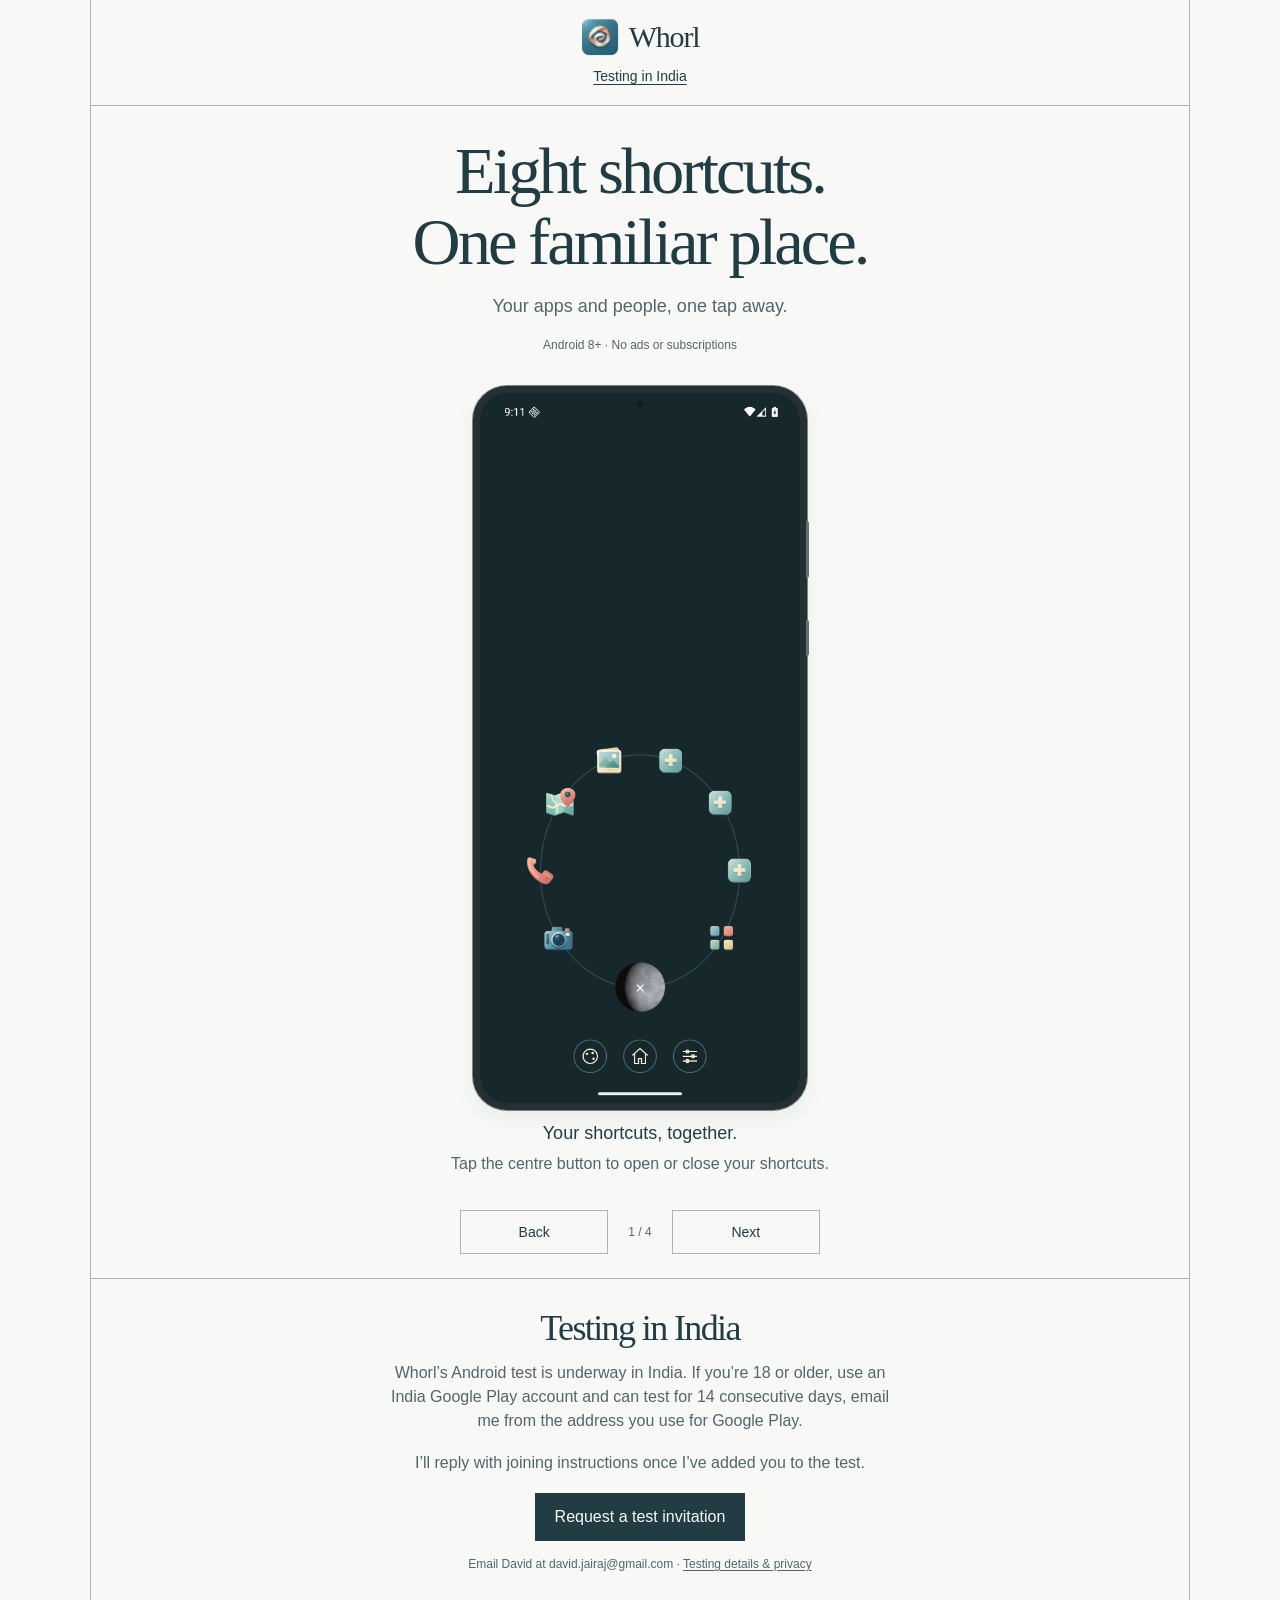
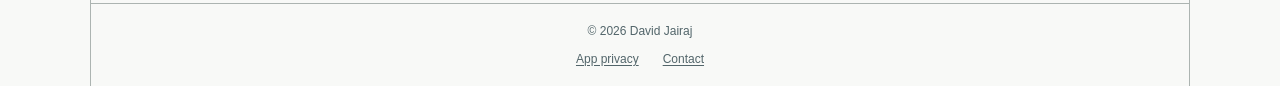
==== commit 33b55a11: "Invite India testers by email" ====
--- a/docs/index.html
+++ b/docs/index.html
@@ -3,19 +3,19 @@
 <head>
   <meta charset="utf-8">
   <meta name="viewport" content="width=device-width, initial-scale=1">
-  <meta name="description" content="Whorl for Android. Eight shortcuts around one button. The first twenty testers get a free copy to keep.">
+  <meta name="description" content="Whorl for Android. Eight shortcuts around one button. The Android closed test is underway in India.">
   <meta name="theme-color" content="#f8f9f7">
   <title>Whorl — Eight shortcuts. One familiar place.</title>
   <link rel="icon" href="./logo.png" type="image/png">
-  <link rel="stylesheet" href="./style.css?v=3">
-  <script src="./app.js?v=3" defer></script>
+  <link rel="stylesheet" href="./style.css?v=4">
+  <script src="./app.js?v=4" defer></script>
 </head>
 <body>
   <a class="skip-link" href="#main">Skip to content</a>
   <div class="shell">
     <header class="page-header">
       <a class="brand" href="./" aria-label="Whorl home"><img src="./logo.png" alt="" width="40" height="40"><span>Whorl</span></a>
-      <a href="#join">Join the free test</a>
+      <a href="#join">Testing in India</a>
     </header>
     <main id="main">
       <section class="hero" aria-labelledby="hero-title">
@@ -38,30 +38,16 @@
             <span id="slide-position" aria-label="Slide">1 / 4</span>
             <button type="button" id="next-slide" aria-label="Next slide" disabled>Next</button>
           </div>
-          <noscript><p class="small">Enable JavaScript to view the walkthrough and testing availability.</p></noscript>
+          <noscript><p class="small">Enable JavaScript to view the full walkthrough.</p></noscript>
         </section>
       </section>
       <section class="signup" id="join" aria-labelledby="signup-title">
         <div class="signup-inner">
-          <h2 id="signup-title">Test Whorl. Keep it free.</h2>
-          <p class="signup-intro">The first 20 verified testers get a free copy. Try it for 14 days and tell us how it feels.</p>
-          <div class="availability" role="status" aria-live="polite" aria-atomic="true">
-            <strong id="remaining-count">—</strong><span id="availability-label">Registration not open</span><p id="availability-note" class="sr-only">Availability will appear when the test opens.</p>
-          </div>
-          <form id="signup-form">
-            <fieldset id="signup-fields" disabled>
-              <legend class="sr-only">Join the free test</legend>
-              <label for="signup-email">Google Play email</label>
-              <div class="email-row">
-                <input id="signup-email" name="email" type="email" autocomplete="email" inputmode="email" maxlength="254" required>
-                <button class="button" id="signup-submit" type="submit" disabled>Verify email</button>
-              </div>
-              <label class="check-label" for="signup-adult"><input id="signup-adult" name="adult" type="checkbox" required><span>I’m 18+, use an India Google Play account and can test for 14 days.</span></label>
-              <div class="quiet-field" aria-hidden="true"><label for="signup-website">Leave this field empty</label><input id="signup-website" name="website" type="text" tabindex="-1" autocomplete="off"></div>
-            </fieldset>
-            <p class="form-message sr-only" id="signup-message" role="status" aria-live="polite">Registration is not open yet.</p>
-            <p class="privacy-note">Email used for test access only. <a href="./testing-privacy.html">Testing details &amp; privacy</a></p>
-          </form>
+          <h2 id="signup-title">Testing in India</h2>
+          <p class="signup-intro">Whorl’s Android test is underway in India. If you’re 18 or older, use an India Google Play account and can test for 14 consecutive days, email me from the address you use for Google Play.</p>
+          <p class="signup-intro">I’ll reply with joining instructions once I’ve added you to the test.</p>
+          <a class="invite-link" href="mailto:david.jairaj@gmail.com?subject=Whorl%20test%20invitation">Request a test invitation</a>
+          <p class="privacy-note">Email David at david.jairaj@gmail.com · <a href="./testing-privacy.html">Testing details &amp; privacy</a></p>
         </div>
       </section>
     </main>
--- a/docs/style.css
+++ b/docs/style.css
@@ -1,5 +1,5 @@
 :root{color-scheme:light;--paper:#f8f9f7;--ink:#213d43;--muted:#52656a;--line:#acb4b1;--accent:#b85843;font:100%/1.5 -apple-system,BlinkMacSystemFont,"Segoe UI",sans-serif}
-*{box-sizing:border-box}html{scroll-behavior:smooth;scroll-padding-top:0}body{margin:0;background:var(--paper);color:var(--ink)}a{color:inherit;text-underline-offset:.2em}button,input{font:inherit}button{cursor:pointer;color:inherit}button:disabled{cursor:default}a:focus-visible,button:focus-visible,input:focus-visible{outline:3px solid var(--accent);outline-offset:4px}.sr-only,.quiet-field{position:absolute;width:1px;height:1px;padding:0;margin:-1px;overflow:hidden;clip-path:inset(50%);white-space:nowrap}.skip-link{position:absolute;top:8px;left:8px;z-index:10;padding:10px;background:var(--paper);transform:translateY(-160%)}.skip-link:focus{transform:none}.shell{max-width:1240px;margin:0 clamp(12px,3.5vw,48px);border-inline:1px solid var(--line)}.page-header{min-height:76px;padding:16px 28px;display:flex;align-items:center;justify-content:space-between;gap:20px;border-bottom:1px solid var(--line)}.brand{display:flex;align-items:center;gap:10px;text-decoration:none;font:30px/1 Georgia,serif;letter-spacing:-.04em}.brand img{width:38px;height:38px}.page-header>a:last-child{font-size:14px}.hero{border-bottom:1px solid var(--line)}.hero-copy{padding:32px;align-self:center;min-width:0}h1,h2{font-family:Georgia,"Times New Roman",serif;font-weight:400;letter-spacing:-.045em}h1{font-size:clamp(42px,4.6vw,65px);line-height:1.06;margin:0 0 22px}.hero-copy>p{font-size:18px;color:var(--muted);margin:0 0 18px;max-width:26ch}.small{font-size:12px;color:var(--muted)}.walkthrough{border-left:1px solid var(--line);padding:24px;display:flex;flex-direction:column;align-items:center;gap:14px;min-width:0;scroll-margin-top:0}.walkthrough h2{font-size:30px;line-height:1.1;margin:0}.phone{position:relative;margin:0;border:6px solid #263033;border-radius:26px;background:#263033;box-shadow:0 0 0 1px #7c8585;width:158px;flex-shrink:0}.phone:before,.phone:after{content:"";position:absolute;right:-9px;width:3px;background:#657071;border-radius:0 2px 2px 0}.phone:before{top:59px;height:35px}.phone:after{top:110px;height:22px}.screen-wrap{position:relative;width:100%;aspect-ratio:1080/2400;border-radius:20px;overflow:hidden}.screen-wrap img{display:block;width:100%;height:100%;object-fit:contain}.screen-callout{position:absolute;border:2px solid #edb6a2;width:23%;aspect-ratio:1;pointer-events:none;transform:translate(-50%,-50%);border-radius:50%;box-shadow:0 0 0 2px #17282d}.screen-callout[hidden]{display:none}.screen-callout[data-target=shortcut]{left:24%;top:77%}.screen-callout[data-target=home]{left:50%;top:93.5%;width:15%}.slide-copy{width:100%;max-width:340px;min-height:104px;text-align:center}h3{font-size:18px;line-height:1.3;font-weight:500;margin:0 0 7px}.slide-copy p{font-size:16px;line-height:1.45;color:var(--muted);margin:0}.slide-controls{width:100%;max-width:340px;display:grid;grid-template-columns:1fr auto 1fr;align-items:center;gap:20px}.slide-controls button{min-height:44px;padding:8px 16px;background:transparent;border:1px solid var(--line);font-size:14px}.slide-controls button:hover:not(:disabled){background:#e8eeeb}.slide-controls span{font-size:12px;color:var(--muted);font-variant-numeric:tabular-nums}.signup{padding:32px 24px;border-bottom:1px solid var(--line)}.signup-inner{max-width:620px;margin:auto}.signup h2{font-size:36px;line-height:1.1;margin:0 0 12px}.signup-intro{font-size:16px;color:var(--muted);margin:0 0 18px;max-width:56ch}.availability{display:flex;align-items:baseline;gap:10px;margin-bottom:18px;font-size:14px}.availability strong{font:28px/1 Georgia,serif}.signup form,fieldset{margin:0;padding:0;border:0;min-width:0}label{display:block;font-size:14px;margin-bottom:7px}.email-row{display:flex;gap:10px}input[type=email]{width:100%;min-width:0;min-height:48px;padding:10px 12px;border:1px solid #869894;background:white;color:var(--ink);border-radius:0;font-size:16px}.button{min-height:48px;white-space:nowrap;padding:10px 18px;background:var(--ink);border:1px solid var(--ink);color:var(--paper);font-size:16px}.button:disabled{background:#dde3df;color:#566768;border-color:#acb4b1}input:disabled{background:#eef1ed;border-color:#acb4b1;opacity:1}.check-label{display:flex;gap:10px;align-items:flex-start;margin:14px 0 0;color:var(--muted)}.check-label input{width:18px;height:18px;margin:2px 0 0;flex-shrink:0;accent-color:var(--ink)}.privacy-note{font-size:12px;margin:14px 0 0;color:var(--muted)}.form-message:not(.sr-only){font-size:14px;margin:14px 0 0}.form-message[data-kind=error]{color:#8c3528}.page-footer{display:flex;justify-content:space-between;gap:16px;padding:18px 28px;font-size:12px;color:var(--muted)}.page-footer>div{display:flex;gap:24px}
+*{box-sizing:border-box}html{scroll-behavior:smooth;scroll-padding-top:0}body{margin:0;background:var(--paper);color:var(--ink)}a{color:inherit;text-underline-offset:.2em}button,input{font:inherit}button{cursor:pointer;color:inherit}button:disabled{cursor:default}a:focus-visible,button:focus-visible,input:focus-visible{outline:3px solid var(--accent);outline-offset:4px}.sr-only,.quiet-field{position:absolute;width:1px;height:1px;padding:0;margin:-1px;overflow:hidden;clip-path:inset(50%);white-space:nowrap}.skip-link{position:absolute;top:8px;left:8px;z-index:10;padding:10px;background:var(--paper);transform:translateY(-160%)}.skip-link:focus{transform:none}.shell{max-width:1240px;margin:0 clamp(12px,3.5vw,48px);border-inline:1px solid var(--line)}.page-header{min-height:76px;padding:16px 28px;display:flex;align-items:center;justify-content:space-between;gap:20px;border-bottom:1px solid var(--line)}.brand{display:flex;align-items:center;gap:10px;text-decoration:none;font:30px/1 Georgia,serif;letter-spacing:-.04em}.brand img{width:38px;height:38px}.page-header>a:last-child{font-size:14px}.hero{border-bottom:1px solid var(--line)}.hero-copy{padding:32px;align-self:center;min-width:0}h1,h2{font-family:Georgia,"Times New Roman",serif;font-weight:400;letter-spacing:-.045em}h1{font-size:clamp(42px,4.6vw,65px);line-height:1.06;margin:0 0 22px}.hero-copy>p{font-size:18px;color:var(--muted);margin:0 0 18px;max-width:26ch}.small{font-size:12px;color:var(--muted)}.walkthrough{border-left:1px solid var(--line);padding:24px;display:flex;flex-direction:column;align-items:center;gap:14px;min-width:0;scroll-margin-top:0}.walkthrough h2{font-size:30px;line-height:1.1;margin:0}.phone{position:relative;margin:0;border:6px solid #263033;border-radius:26px;background:#263033;box-shadow:0 0 0 1px #7c8585;width:158px;flex-shrink:0}.phone:before,.phone:after{content:"";position:absolute;right:-9px;width:3px;background:#657071;border-radius:0 2px 2px 0}.phone:before{top:59px;height:35px}.phone:after{top:110px;height:22px}.screen-wrap{position:relative;width:100%;aspect-ratio:1080/2400;border-radius:20px;overflow:hidden}.screen-wrap img{display:block;width:100%;height:100%;object-fit:contain}.screen-callout{position:absolute;border:2px solid #edb6a2;width:23%;aspect-ratio:1;pointer-events:none;transform:translate(-50%,-50%);border-radius:50%;box-shadow:0 0 0 2px #17282d}.screen-callout[hidden]{display:none}.screen-callout[data-target=shortcut]{left:24%;top:77%}.screen-callout[data-target=home]{left:50%;top:93.5%;width:15%}.slide-copy{width:100%;max-width:340px;min-height:104px;text-align:center}h3{font-size:18px;line-height:1.3;font-weight:500;margin:0 0 7px}.slide-copy p{font-size:16px;line-height:1.45;color:var(--muted);margin:0}.slide-controls{width:100%;max-width:340px;display:grid;grid-template-columns:1fr auto 1fr;align-items:center;gap:20px}.slide-controls button{min-height:44px;padding:8px 16px;background:transparent;border:1px solid var(--line);font-size:14px}.slide-controls button:hover:not(:disabled){background:#e8eeeb}.slide-controls span{font-size:12px;color:var(--muted);font-variant-numeric:tabular-nums}.signup{padding:32px 24px;border-bottom:1px solid var(--line)}.signup-inner{max-width:620px;margin:auto}.signup h2{font-size:36px;line-height:1.1;margin:0 0 12px}.signup-intro{font-size:16px;color:var(--muted);margin:0 0 18px;max-width:56ch}.invite-link{display:inline-block;padding:12px 20px;background:var(--ink);color:var(--paper);text-decoration:none}.invite-link:hover{text-decoration:underline}.privacy-note{font-size:12px;margin:14px 0 0;color:var(--muted)}.page-footer{display:flex;justify-content:space-between;gap:16px;padding:18px 28px;font-size:12px;color:var(--muted)}.page-footer>div{display:flex;gap:24px}
 
 /* One centered flow at every width. The phone grows with usable screen height. */
 .shell{max-width:1100px;margin-inline:auto;width:calc(100% - 40px)}
@@ -18,10 +18,6 @@
 .signup{text-align:center;padding:30px 20px}
 .signup-inner{max-width:560px}
 .signup-intro{margin:0 auto 18px}
-.availability{justify-content:center}
-.email-row{flex-direction:column}
-.signup form{max-width:460px;margin:auto}
-.check-label{text-align:left}
 .page-footer{flex-direction:column;align-items:center;text-align:center;gap:10px;padding:18px}
 @media(max-width:760px){
  .shell{width:calc(100% - 24px)}
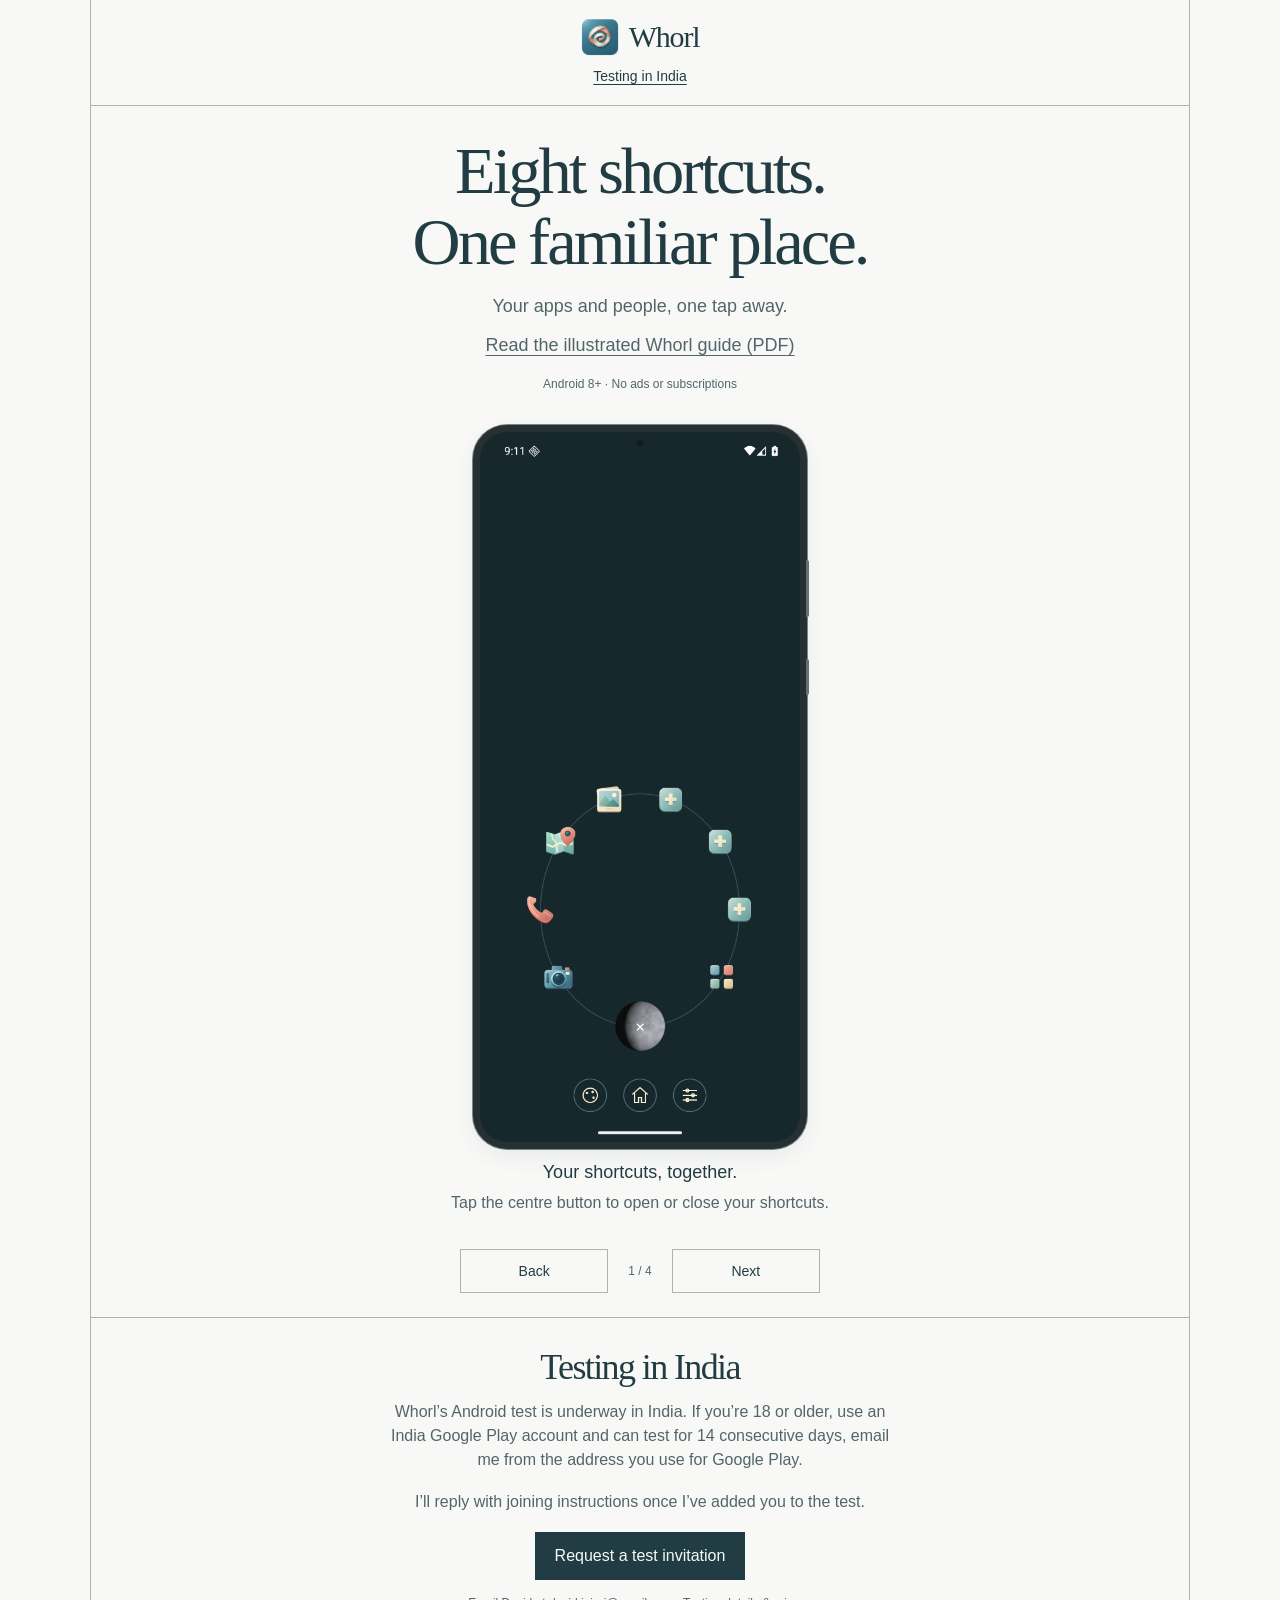
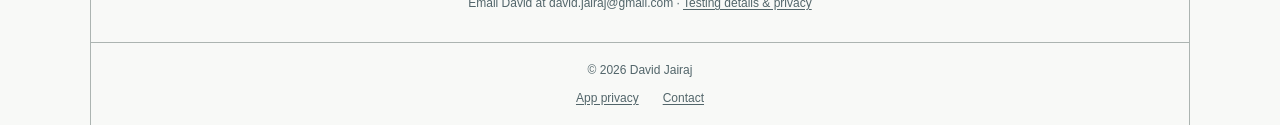
==== commit 79c93d02: "Add the illustrated Whorl guide" ====
--- a/docs/index.html
+++ b/docs/index.html
@@ -22,6 +22,7 @@
         <div class="hero-copy">
           <h1 id="hero-title">Eight shortcuts.<br>One familiar place.</h1>
           <p>Your apps and people, one tap away.</p>
+          <p><a id="guide" href="./whorl-guide.pdf">Read the illustrated Whorl guide (PDF)</a></p>
           <span class="small">Android 8+ · No ads or subscriptions</span>
         </div>
         <section class="walkthrough" id="how-it-works" aria-labelledby="walkthrough-title">
